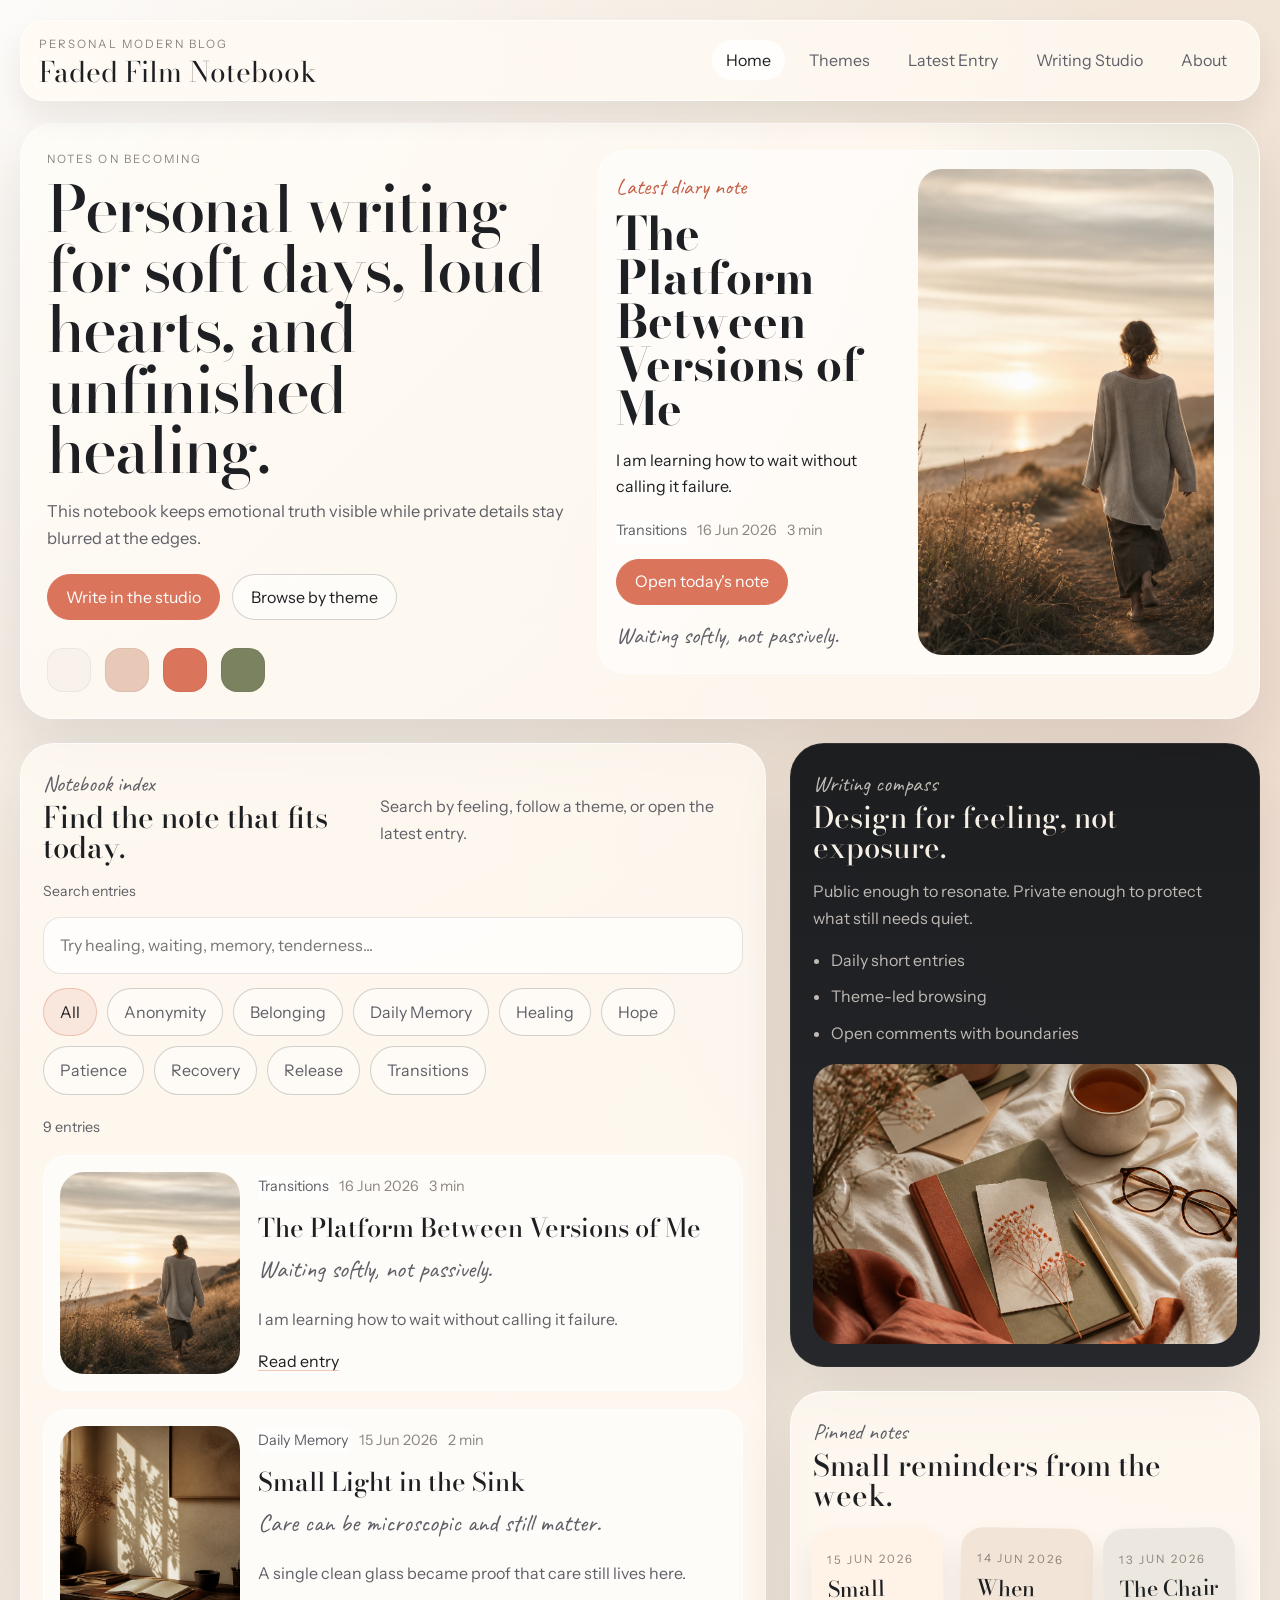
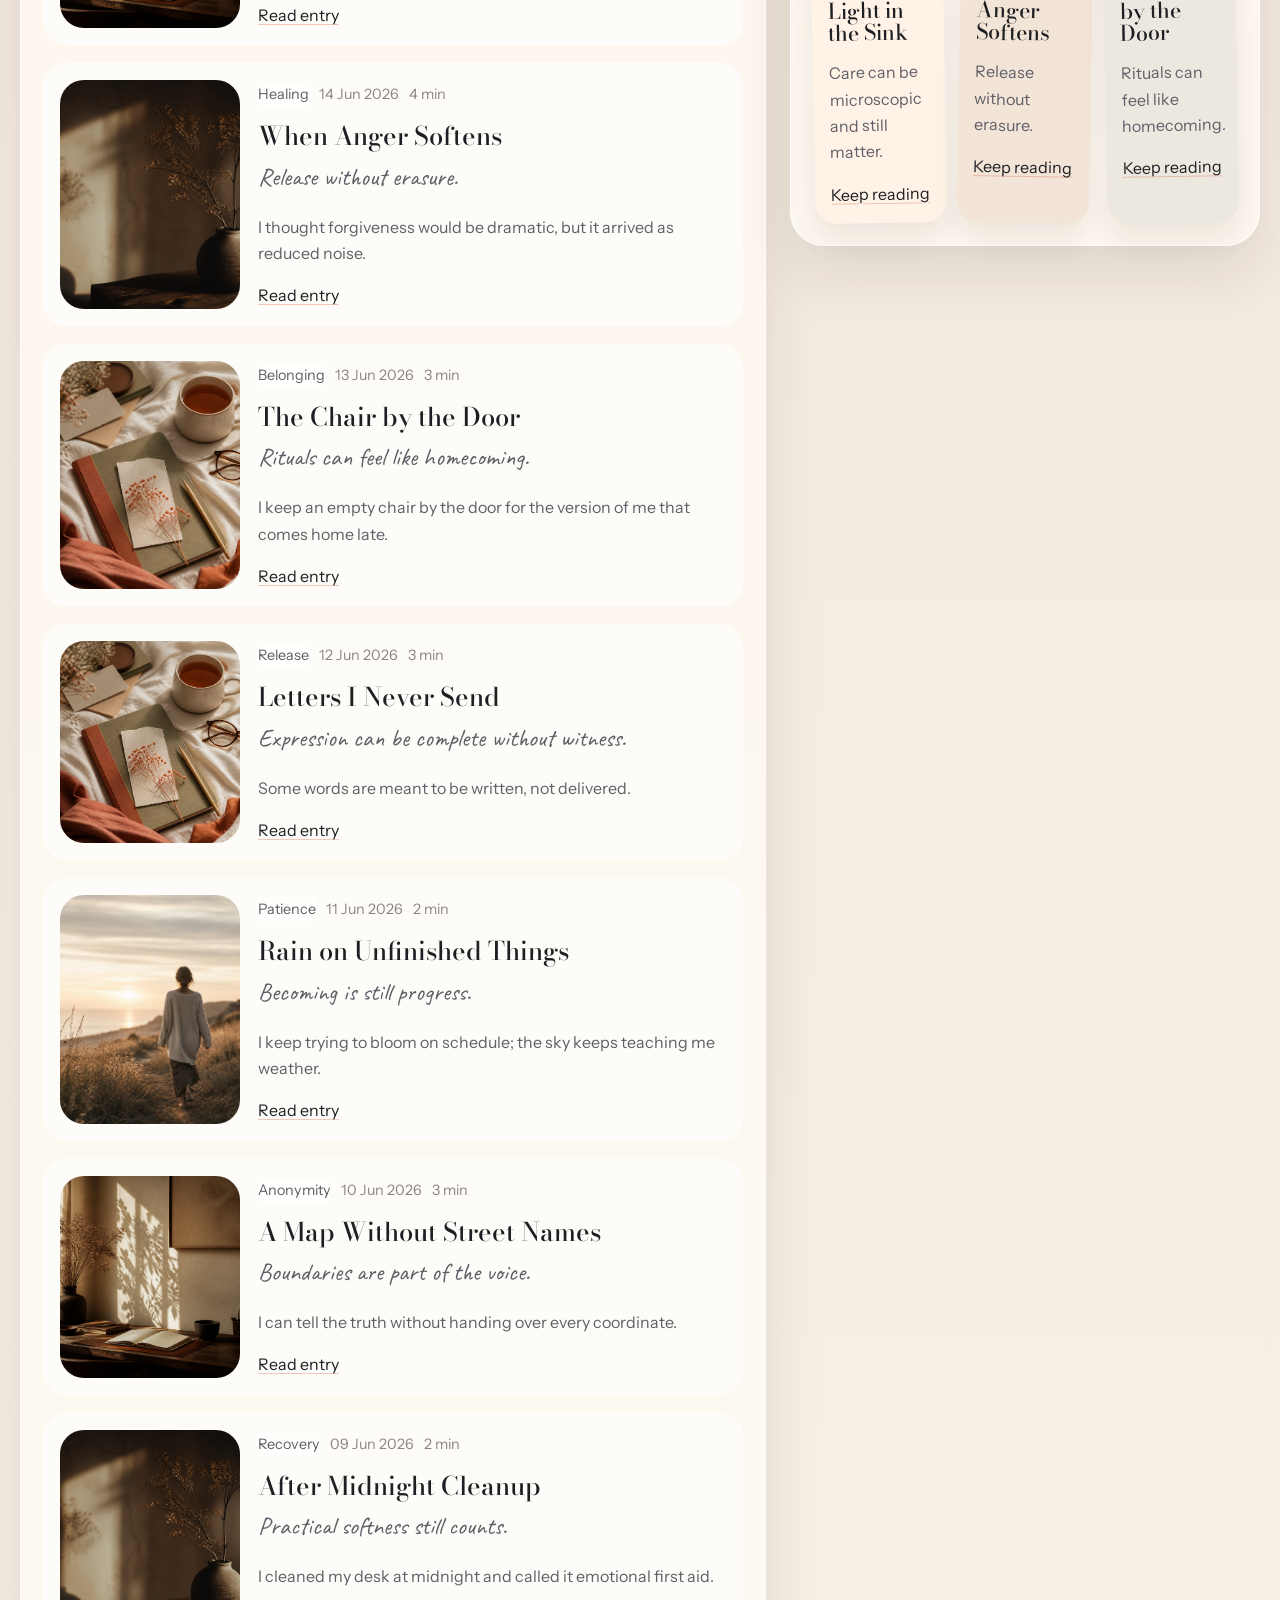
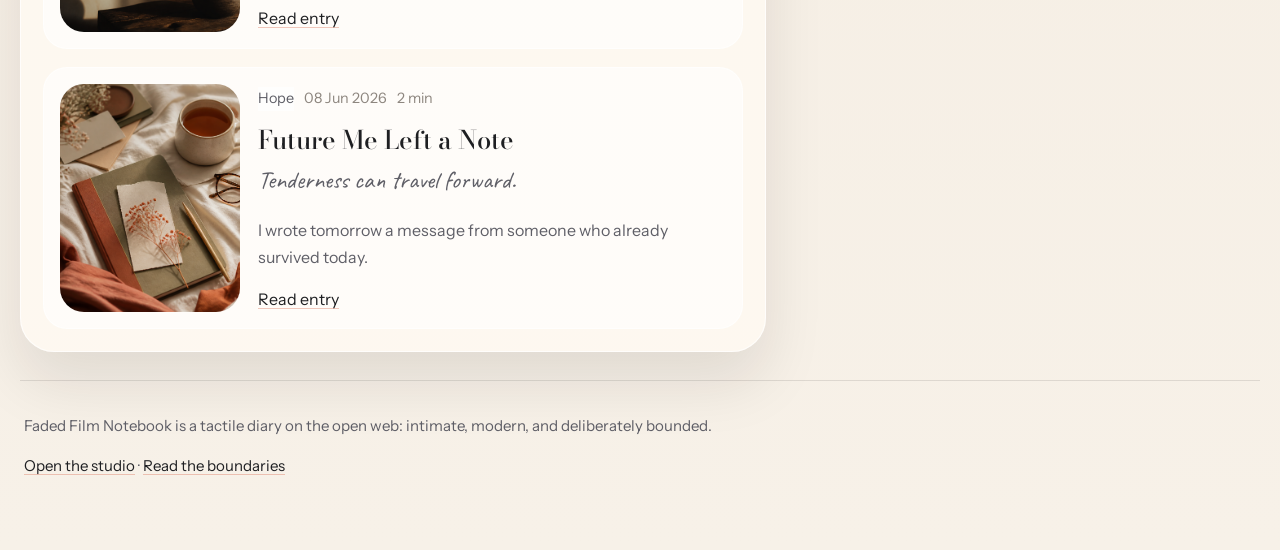
==== index.html @ 05ecb51d "Initial site commit" ====
<!DOCTYPE html>
<html lang="en">
<head>
  <meta charset="UTF-8" />
  <meta name="viewport" content="width=device-width, initial-scale=1.0" />
  <title>Faded Film Notebook | Tactile Digital Diary</title>
  <meta
    name="description"
    content="A personal, modern blog with tactile diary styling, reflective writing, and theme-based navigation."
  />
  <meta name="robots" content="index,follow" />
  <link rel="preconnect" href="https://fonts.googleapis.com" />
  <link rel="preconnect" href="https://fonts.gstatic.com" crossorigin />
  <link
    href="https://fonts.googleapis.com/css2?family=Bodoni+Moda:opsz,wght@6..96,400;6..96,500;6..96,700&family=Caveat:wght@500;700&family=Instrument+Sans:wght@400;500;600;700&display=swap"
    rel="stylesheet"
  />
  <link rel="icon" href="favicon.svg" type="image/svg+xml" />
  <link rel="manifest" href="manifest.webmanifest" />
  <link rel="stylesheet" href="styles.css" />
</head>
<body data-page="home">
  <main class="site-shell">
    <nav class="site-nav" aria-label="Primary">
      <div class="brand-block">
        <p class="brand-subtitle">Personal Modern Blog</p>
        <a class="brand-title" href="index.html">Faded Film Notebook</a>
      </div>
      <button id="navToggle" class="nav-toggle" type="button" aria-expanded="false" aria-controls="navMenu">
        Menu
      </button>
      <ul id="navMenu" class="nav-links">
        <li><a data-nav="home" href="index.html">Home</a></li>
        <li><a data-nav="archive" href="archive.html">Themes</a></li>
        <li><a data-nav="post" href="post.html">Latest Entry</a></li>
        <li><a data-nav="studio" href="studio.html">Writing Studio</a></li>
        <li><a data-nav="about" href="about.html">About</a></li>
      </ul>
    </nav>

    <header class="hero-card hero-home">
      <div class="hero-copy">
        <p class="hero-kicker">Notes on becoming</p>
        <h1>Personal writing for soft days, loud hearts, and unfinished healing.</h1>
        <p class="hero-text">
          This notebook keeps emotional truth visible while private details stay blurred at the edges.
        </p>
        <div class="hero-actions">
          <a class="button-link accent" href="studio.html">Write in the studio</a>
          <a class="button-link" href="archive.html">Browse by theme</a>
        </div>
        <div class="hero-swatches" aria-hidden="true">
          <span></span><span></span><span></span><span></span>
        </div>
      </div>
      <div id="featuredEntry" class="hero-featured" aria-live="polite"></div>
    </header>

    <section class="layout-grid home-grid">
      <article class="panel panel-main">
        <div class="section-heading">
          <div>
            <p class="eyebrow-note">Notebook index</p>
            <h2>Find the note that fits today.</h2>
          </div>
          <p class="section-copy">Search by feeling, follow a theme, or open the latest entry.</p>
        </div>

        <div class="toolbar">
          <label for="searchInput">Search entries</label>
          <input
            id="searchInput"
            type="search"
            placeholder="Try healing, waiting, memory, tenderness..."
            autocomplete="off"
          />
          <div id="themeFilters" class="tag-filters" aria-label="Filter entries by theme"></div>
        </div>

        <p id="resultsCount" class="meta-line"></p>
        <div id="entriesList" class="entry-list" aria-live="polite"></div>
      </article>

      <aside class="stack-column">
        <article class="panel panel-ink compass-panel">
          <p class="eyebrow-note">Writing compass</p>
          <h2>Design for feeling, not exposure.</h2>
          <p>
            Public enough to resonate. Private enough to protect what still needs quiet.
          </p>
          <ul class="compact-list">
            <li>Daily short entries</li>
            <li>Theme-led browsing</li>
            <li>Open comments with boundaries</li>
          </ul>
          <img src="assets/images/notebook-tea.png" alt="Notebook, tea, and glasses on cream bedding." />
        </article>

        <article class="panel notes-panel">
          <div class="section-heading">
            <div>
              <p class="eyebrow-note">Pinned notes</p>
              <h2>Small reminders from the week.</h2>
            </div>
          </div>
          <div id="noteStream" class="note-stream" aria-live="polite"></div>
        </article>
      </aside>
    </section>

    <footer class="site-footer">
      <p>Faded Film Notebook is a tactile diary on the open web: intimate, modern, and deliberately bounded.</p>
      <p>
        <a class="inline-link" href="studio.html">Open the studio</a>
        ·
        <a class="inline-link" href="about.html">Read the boundaries</a>
      </p>
    </footer>
  </main>

  <script src="posts-data.js"></script>
  <script src="app.js"></script>
</body>
</html>
---- styles.css ----
:root {
  --paper: #f7f1e8;
  --paper-deep: #efe2d3;
  --paper-strong: #fffaf3;
  --ink: #1e1f22;
  --ink-soft: #5f5f67;
  --ink-muted: #8d867f;
  --line: rgba(41, 35, 32, 0.12);
  --line-strong: rgba(41, 35, 32, 0.2);
  --shadow: 0 30px 60px rgba(34, 24, 18, 0.1);
  --shadow-soft: 0 16px 28px rgba(34, 24, 18, 0.08);
  --accent: #da755c;
  --accent-deep: #c65f48;
  --moss: #7b8260;
  --ink-panel: #17181b;
  --ink-panel-soft: #232427;
  --blue-note: #93a7bf;
  --radius-xl: 34px;
  --radius-lg: 26px;
  --radius-md: 18px;
  --radius-sm: 14px;
}

* {
  box-sizing: border-box;
}

html,
body {
  margin: 0;
  padding: 0;
}

body {
  min-height: 100vh;
  color: var(--ink);
  font-family: "Instrument Sans", sans-serif;
  line-height: 1.65;
  background:
    radial-gradient(circle at top left, rgba(255, 255, 255, 0.85), transparent 28%),
    radial-gradient(circle at right 20%, rgba(218, 117, 92, 0.09), transparent 24%),
    linear-gradient(180deg, rgba(239, 226, 211, 0.76), rgba(247, 241, 232, 0.95)),
    var(--paper);
}

img {
  display: block;
  max-width: 100%;
}

a {
  color: inherit;
}

.site-shell {
  width: min(1240px, calc(100vw - 32px));
  margin: 0 auto;
  padding: 20px 0 56px;
}

.site-nav {
  position: sticky;
  top: 12px;
  z-index: 30;
  display: flex;
  align-items: center;
  gap: 20px;
  justify-content: space-between;
  padding: 14px 18px;
  margin-bottom: 22px;
  border: 1px solid rgba(255, 255, 255, 0.75);
  border-radius: 24px;
  background: rgba(255, 250, 243, 0.8);
  backdrop-filter: blur(18px);
  box-shadow: var(--shadow-soft);
}

.brand-block {
  display: flex;
  flex-direction: column;
  min-width: 0;
}

.brand-subtitle,
.hero-kicker,
.eyebrow-note,
.note-date,
.mini-entry-date {
  color: var(--ink-muted);
  text-transform: uppercase;
  letter-spacing: 0.18em;
  font-size: 0.72rem;
}

.brand-subtitle {
  margin: 0 0 4px;
}

.brand-title {
  font-family: "Bodoni Moda", serif;
  font-size: clamp(1.3rem, 2.2vw, 1.8rem);
  line-height: 1;
  text-decoration: none;
}

.nav-toggle {
  display: none;
  border: 0;
  border-radius: 999px;
  background: var(--ink);
  color: #fff;
  padding: 10px 16px;
  font: inherit;
}

.nav-links {
  list-style: none;
  margin: 0;
  padding: 0;
  display: flex;
  align-items: center;
  gap: 10px;
  flex-wrap: wrap;
}

.nav-links a {
  text-decoration: none;
  padding: 10px 14px;
  border-radius: 999px;
  color: var(--ink-soft);
  transition: background-color 0.2s ease, color 0.2s ease, transform 0.2s ease;
}

.nav-links a:hover,
.nav-links a:focus-visible,
.nav-links a.is-active {
  background: rgba(255, 255, 255, 0.84);
  color: var(--ink);
  transform: translateY(-1px);
}

.hero-card,
.panel {
  border-radius: var(--radius-xl);
  border: 1px solid rgba(255, 255, 255, 0.72);
  background: rgba(255, 250, 243, 0.8);
  box-shadow: var(--shadow);
}

.hero-card {
  position: relative;
  overflow: hidden;
  margin-bottom: 24px;
  padding: 26px;
}

.hero-card::before {
  content: "";
  position: absolute;
  inset: 0;
  background:
    linear-gradient(135deg, rgba(255, 255, 255, 0.36), transparent 45%),
    radial-gradient(circle at top right, rgba(123, 130, 96, 0.12), transparent 25%);
  pointer-events: none;
}

.hero-home {
  display: grid;
  grid-template-columns: minmax(0, 0.95fr) minmax(0, 1.15fr);
  gap: 24px;
  align-items: stretch;
}

.hero-secondary {
  display: grid;
  grid-template-columns: minmax(0, 1fr) minmax(260px, 380px);
  gap: 24px;
  align-items: center;
}

.hero-secondary img {
  width: 100%;
  height: 100%;
  min-height: 260px;
  object-fit: cover;
  border-radius: 26px;
}

.hero-copy,
.hero-featured,
.hero-secondary > div {
  position: relative;
  z-index: 1;
}

.hero-kicker {
  margin: 0 0 10px;
}

.hero-card h1 {
  margin: 0;
  font-family: "Bodoni Moda", serif;
  font-weight: 500;
  font-size: clamp(2.3rem, 5vw, 5rem);
  line-height: 0.94;
  letter-spacing: -0.03em;
}

.hero-text,
.section-copy,
.panel p,
.entry-card p,
.mini-entry p,
.compact-list li,
.post-body p,
.comments-list p,
.prompt-card-mini p,
.draft-status {
  color: var(--ink-soft);
}

.hero-text {
  max-width: 40rem;
  margin: 18px 0 0;
  font-size: 1.03rem;
}

.hero-actions,
.featured-links,
.kpi-row,
.draft-actions {
  display: flex;
  flex-wrap: wrap;
  gap: 12px;
  align-items: center;
}

.hero-actions {
  margin-top: 22px;
}

.button-link {
  display: inline-flex;
  align-items: center;
  justify-content: center;
  min-height: 46px;
  padding: 0 18px;
  border-radius: 999px;
  border: 1px solid var(--line-strong);
  text-decoration: none;
  background: rgba(255, 255, 255, 0.6);
  transition: transform 0.2s ease, background-color 0.2s ease, border-color 0.2s ease;
}

.button-link.accent,
.draft-actions button:last-child,
.comment-form button,
.prompt-card-mini button {
  background: var(--accent);
  border-color: var(--accent);
  color: #fff;
}

.button-link:hover,
.button-link:focus-visible,
.draft-actions button:hover,
.draft-actions button:focus-visible,
.comment-form button:hover,
.comment-form button:focus-visible,
.prompt-card-mini button:hover,
.prompt-card-mini button:focus-visible,
.nav-toggle:hover,
.nav-toggle:focus-visible {
  transform: translateY(-1px);
}

.hero-swatches {
  display: flex;
  gap: 14px;
  margin-top: 28px;
}

.hero-swatches span {
  width: 44px;
  height: 44px;
  border-radius: 16px;
  box-shadow: inset 0 0 0 1px rgba(0, 0, 0, 0.05);
}

.hero-swatches span:nth-child(1) {
  background: #f8f2eb;
}

.hero-swatches span:nth-child(2) {
  background: #e8c8b7;
}

.hero-swatches span:nth-child(3) {
  background: #da755c;
}

.hero-swatches span:nth-child(4) {
  background: #7b8260;
}

.featured-entry {
  display: grid;
  grid-template-columns: minmax(0, 0.88fr) minmax(260px, 0.92fr);
  gap: 20px;
  padding: 18px;
  border-radius: 28px;
  background: rgba(255, 255, 255, 0.55);
  border: 1px solid rgba(255, 255, 255, 0.65);
}

.featured-entry-copy {
  align-self: center;
}

.featured-entry-copy h2 {
  margin: 6px 0 10px;
  font-family: "Bodoni Moda", serif;
  font-size: clamp(2rem, 3.6vw, 3.7rem);
  line-height: 0.95;
}

.eyebrow-note {
  margin: 0;
  font-family: "Caveat", cursive;
  font-size: 1.4rem;
  text-transform: none;
  letter-spacing: 0;
  color: var(--accent-deep);
}

.scribble-line {
  font-family: "Caveat", cursive;
  font-size: 1.45rem;
  color: var(--ink-soft);
}

.featured-entry-media img,
.entry-card-media img,
.post-hero-media img,
.post-side-visual img,
.compass-panel img {
  width: 100%;
  height: 100%;
  object-fit: cover;
}

.featured-entry-media {
  min-height: 360px;
}

.featured-entry-media img,
.entry-card-media img,
.post-hero-media img,
.post-side-visual img,
.compass-panel img {
  border-radius: 24px;
}

.layout-grid {
  display: grid;
  gap: 24px;
}

.home-grid {
  grid-template-columns: minmax(0, 1.3fr) minmax(320px, 0.82fr);
  align-items: start;
}

.archive-grid {
  grid-template-columns: minmax(300px, 0.8fr) minmax(0, 1.35fr);
  align-items: start;
}

.post-layout {
  display: grid;
  gap: 24px;
  grid-template-columns: minmax(0, 1.25fr) minmax(320px, 0.72fr);
  align-items: start;
}

.studio-layout {
  display: grid;
  gap: 24px;
  grid-template-columns: minmax(0, 1.18fr) minmax(320px, 0.82fr);
  align-items: start;
}

.stack-column {
  display: grid;
  gap: 24px;
}

.panel {
  position: relative;
  padding: 22px;
}

.panel-ink,
.comments-panel {
  background: linear-gradient(180deg, rgba(24, 25, 28, 0.98), rgba(34, 35, 38, 0.98));
  color: #f4eee5;
  border-color: rgba(255, 255, 255, 0.06);
}

.panel-ink p,
.panel-ink li,
.comments-panel p,
.comments-panel .section-copy,
.comments-panel .eyebrow-note {
  color: rgba(244, 238, 229, 0.75);
}

.section-heading {
  display: flex;
  gap: 18px;
  justify-content: space-between;
  align-items: end;
  margin-bottom: 18px;
}

.section-heading h2,
.panel h2,
.panel h3 {
  margin: 0;
  font-family: "Bodoni Moda", serif;
  font-weight: 500;
  line-height: 1;
}

.section-heading h2,
.panel h2 {
  font-size: clamp(1.5rem, 2.3vw, 2.35rem);
}

.toolbar {
  display: grid;
  gap: 14px;
  margin-bottom: 18px;
}

.toolbar label,
.draft-toolbar label,
.comment-form label {
  font-size: 0.88rem;
  color: var(--ink-soft);
}

.toolbar input,
.draft-toolbar input,
.draft-toolbar select,
.draft-editor,
.comment-form input,
.comment-form textarea {
  width: 100%;
  border: 1px solid rgba(45, 39, 36, 0.12);
  border-radius: 18px;
  background: rgba(255, 255, 255, 0.72);
  padding: 14px 16px;
  color: var(--ink);
  font: inherit;
  box-shadow: inset 0 1px 0 rgba(255, 255, 255, 0.45);
}

.toolbar input:focus-visible,
.draft-toolbar input:focus-visible,
.draft-toolbar select:focus-visible,
.draft-editor:focus-visible,
.comment-form input:focus-visible,
.comment-form textarea:focus-visible {
  outline: 2px solid rgba(218, 117, 92, 0.3);
  outline-offset: 1px;
}

.tag-filters {
  display: flex;
  flex-wrap: wrap;
  gap: 10px;
}

.tag-filter,
.meta-pill,
.draft-actions button,
.comment-form button,
.prompt-card-mini button {
  border-radius: 999px;
  border: 1px solid var(--line-strong);
  padding: 10px 16px;
  font: inherit;
}

.tag-filter {
  background: rgba(255, 255, 255, 0.5);
  color: var(--ink-soft);
  cursor: pointer;
}

.tag-filter:hover,
.tag-filter:focus-visible,
.tag-filter.is-active {
  background: rgba(218, 117, 92, 0.12);
  border-color: rgba(218, 117, 92, 0.35);
  color: var(--ink);
}

.meta-line {
  display: inline-flex;
  flex-wrap: wrap;
  gap: 10px;
  align-items: center;
  margin: 0 0 16px;
  color: var(--ink-muted);
  font-size: 0.9rem;
}

.tag,
.meta-pill {
  display: inline-flex;
  align-items: center;
  gap: 6px;
  background: rgba(255, 255, 255, 0.7);
  color: var(--ink-soft);
}

.panel-ink .tag,
.panel-ink .meta-pill,
.comments-panel .tag {
  background: rgba(255, 255, 255, 0.06);
  color: rgba(255, 255, 255, 0.82);
  border-color: rgba(255, 255, 255, 0.1);
}

.entry-list {
  display: grid;
  gap: 18px;
}

.entry-card {
  display: grid;
  grid-template-columns: 180px minmax(0, 1fr);
  gap: 18px;
  padding: 16px;
  border-radius: 24px;
  background: rgba(255, 255, 255, 0.58);
  border: 1px solid rgba(255, 255, 255, 0.62);
  transition: transform 0.2s ease, box-shadow 0.2s ease;
}

.entry-card:hover {
  transform: translateY(-2px);
  box-shadow: var(--shadow-soft);
}

.entry-card-media {
  min-height: 168px;
}

.entry-card-media,
.entry-link,
.mini-entry {
  text-decoration: none;
}

.entry-card-body h3 {
  margin: 0 0 8px;
  font-family: "Bodoni Moda", serif;
  font-size: clamp(1.5rem, 2vw, 2rem);
  line-height: 1;
}

.entry-mood {
  margin: 0 0 8px;
  font-family: "Caveat", cursive;
  font-size: 1.55rem;
  color: var(--accent-deep);
}

.entry-link,
.inline-link {
  color: var(--ink);
  text-decoration: underline;
  text-decoration-color: rgba(218, 117, 92, 0.4);
  text-underline-offset: 3px;
}

.compass-panel img {
  margin-top: 18px;
  max-height: 280px;
}

.compact-list,
.timeline-list {
  margin: 0;
  padding-left: 18px;
}

.compact-list li,
.timeline-list li {
  margin-bottom: 10px;
}

.note-stream {
  display: grid;
  grid-template-columns: repeat(3, minmax(0, 1fr));
  gap: 14px;
}

.note-card {
  min-height: 182px;
  padding: 16px;
  border-radius: 22px;
  box-shadow: var(--shadow-soft);
  transform: rotate(-1deg);
}

.note-card:nth-child(even) {
  transform: rotate(1deg);
}

.note-card h3 {
  margin: 8px 0 10px;
  font-size: 1.35rem;
}

.note-tone-1 {
  background: #fff3e8;
}

.note-tone-2 {
  background: #f2e4d7;
}

.note-tone-3 {
  background: #ece8df;
}

.archive-group {
  padding-top: 18px;
  border-top: 1px solid var(--line);
}

.archive-group:first-child {
  padding-top: 0;
  border-top: 0;
}

.archive-group-header {
  margin-bottom: 18px;
}

.archive-group-header h3 {
  margin-bottom: 6px;
}

.mini-entry-stack {
  display: grid;
  gap: 14px;
}

.mini-entry {
  display: grid;
  grid-template-columns: 88px minmax(0, 1fr);
  gap: 12px;
  padding: 10px;
  border-radius: 20px;
  background: rgba(255, 255, 255, 0.5);
}

.mini-entry img {
  width: 88px;
  height: 88px;
  object-fit: cover;
  border-radius: 16px;
}

.mini-entry strong {
  display: block;
  margin: 3px 0 4px;
  font-family: "Bodoni Moda", serif;
  font-size: 1.05rem;
  line-height: 1.1;
}

.post-panel {
  overflow: hidden;
}

.post-hero-media {
  margin: -22px -22px 18px;
}

.post-hero-media img {
  max-height: 440px;
}

.post-header h1 {
  margin: 8px 0 10px;
  font-family: "Bodoni Moda", serif;
  font-size: clamp(2.5rem, 4vw, 4.7rem);
  line-height: 0.95;
}

.post-mood {
  margin-bottom: 12px;
}

.post-body {
  font-size: 1.02rem;
}

.pull-quote {
  margin: 28px 0;
  padding: 18px 22px;
  border-left: 3px solid rgba(218, 117, 92, 0.4);
  border-radius: 0 18px 18px 0;
  background: rgba(255, 255, 255, 0.55);
  font-family: "Bodoni Moda", serif;
  font-size: 1.55rem;
  line-height: 1.2;
}

.divider {
  border: 0;
  border-top: 1px solid var(--line);
  margin: 22px 0;
}

.post-side-visual {
  overflow: hidden;
  padding: 0;
}

.sidebar-note {
  padding: 18px 20px 20px;
}

.sidebar-note span {
  display: block;
  margin-bottom: 8px;
  font-family: "Caveat", cursive;
  font-size: 1.4rem;
  color: rgba(255, 255, 255, 0.76);
}

.post-nav-grid {
  display: grid;
  gap: 12px;
}

.nav-card {
  display: block;
  padding: 14px 16px;
  border-radius: 18px;
  background: rgba(255, 255, 255, 0.55);
  text-decoration: none;
}

.nav-card span {
  display: block;
  margin-bottom: 6px;
  color: var(--ink-muted);
  font-size: 0.82rem;
  text-transform: uppercase;
  letter-spacing: 0.12em;
}

.nav-card strong {
  font-family: "Bodoni Moda", serif;
  font-size: 1.08rem;
}

.nav-card.is-empty {
  min-height: 1px;
  background: transparent;
  padding: 0;
}

.comments-panel {
  margin-top: 24px;
}

.comment-form {
  display: grid;
  gap: 12px;
}

.comment-form button,
.draft-actions button,
.prompt-card-mini button {
  cursor: pointer;
}

.comments-list {
  list-style: none;
  margin: 20px 0 0;
  padding: 0;
  display: grid;
  gap: 12px;
}

.comments-list li {
  padding: 16px 18px;
  border-radius: 20px;
  background: rgba(255, 255, 255, 0.06);
}

.comment-meta {
  display: flex;
  justify-content: space-between;
  gap: 12px;
  color: rgba(255, 255, 255, 0.7);
  font-size: 0.9rem;
}

.draft-toolbar {
  display: grid;
  grid-template-columns: minmax(0, 1fr) minmax(180px, 0.42fr);
  gap: 14px;
  margin-bottom: 14px;
}

.draft-editor {
  min-height: 380px;
  resize: vertical;
}

.draft-actions {
  margin-top: 18px;
}

.panel-preview {
  background:
    linear-gradient(180deg, rgba(255, 255, 255, 0.72), rgba(255, 250, 243, 0.88)),
    rgba(255, 250, 243, 0.75);
}

.preview-note {
  min-height: 280px;
  padding: 22px;
  border-radius: 24px;
  background: rgba(255, 255, 255, 0.7);
  box-shadow: var(--shadow-soft);
}

.preview-note h2 {
  margin: 12px 0 14px;
  font-size: clamp(2rem, 3vw, 3rem);
}

.preview-note p {
  white-space: pre-line;
}

.prompt-list {
  display: grid;
  gap: 12px;
}

.prompt-card-mini {
  padding: 16px;
  border-radius: 20px;
  background: rgba(255, 255, 255, 0.56);
}

.prompt-card-mini button {
  margin-top: 10px;
}

.info-grid {
  display: grid;
  gap: 24px;
  grid-template-columns: repeat(2, minmax(0, 1fr));
  margin-bottom: 24px;
}

.empty-state {
  padding: 18px;
  border-radius: 18px;
  border: 1px dashed rgba(45, 39, 36, 0.2);
  color: var(--ink-soft);
  background: rgba(255, 255, 255, 0.46);
}

.site-footer {
  margin-top: 28px;
  padding: 18px 4px 0;
  border-top: 1px solid rgba(41, 35, 32, 0.12);
  color: var(--ink-soft);
  font-size: 0.94rem;
}

@media (max-width: 1100px) {
  .hero-home,
  .home-grid,
  .archive-grid,
  .post-layout,
  .studio-layout,
  .info-grid,
  .hero-secondary {
    grid-template-columns: 1fr;
  }

  .note-stream {
    grid-template-columns: 1fr;
  }
}

@media (max-width: 780px) {
  .site-shell {
    width: min(100vw - 20px, 1240px);
    padding-top: 12px;
  }

  .site-nav {
    align-items: flex-start;
    flex-wrap: wrap;
  }

  .nav-toggle {
    display: inline-flex;
  }

  .nav-links {
    display: none;
    width: 100%;
    flex-direction: column;
    align-items: stretch;
    gap: 6px;
    padding-top: 8px;
  }

  .nav-links.is-open {
    display: flex;
  }

  .featured-entry,
  .entry-card,
  .draft-toolbar,
  .mini-entry {
    grid-template-columns: 1fr;
  }

  .entry-card-media {
    min-height: 230px;
  }

  .section-heading,
  .comment-meta {
    flex-direction: column;
    align-items: flex-start;
  }

  .hero-card,
  .panel {
    padding: 18px;
  }

  .post-hero-media {
    margin: -18px -18px 18px;
  }
}
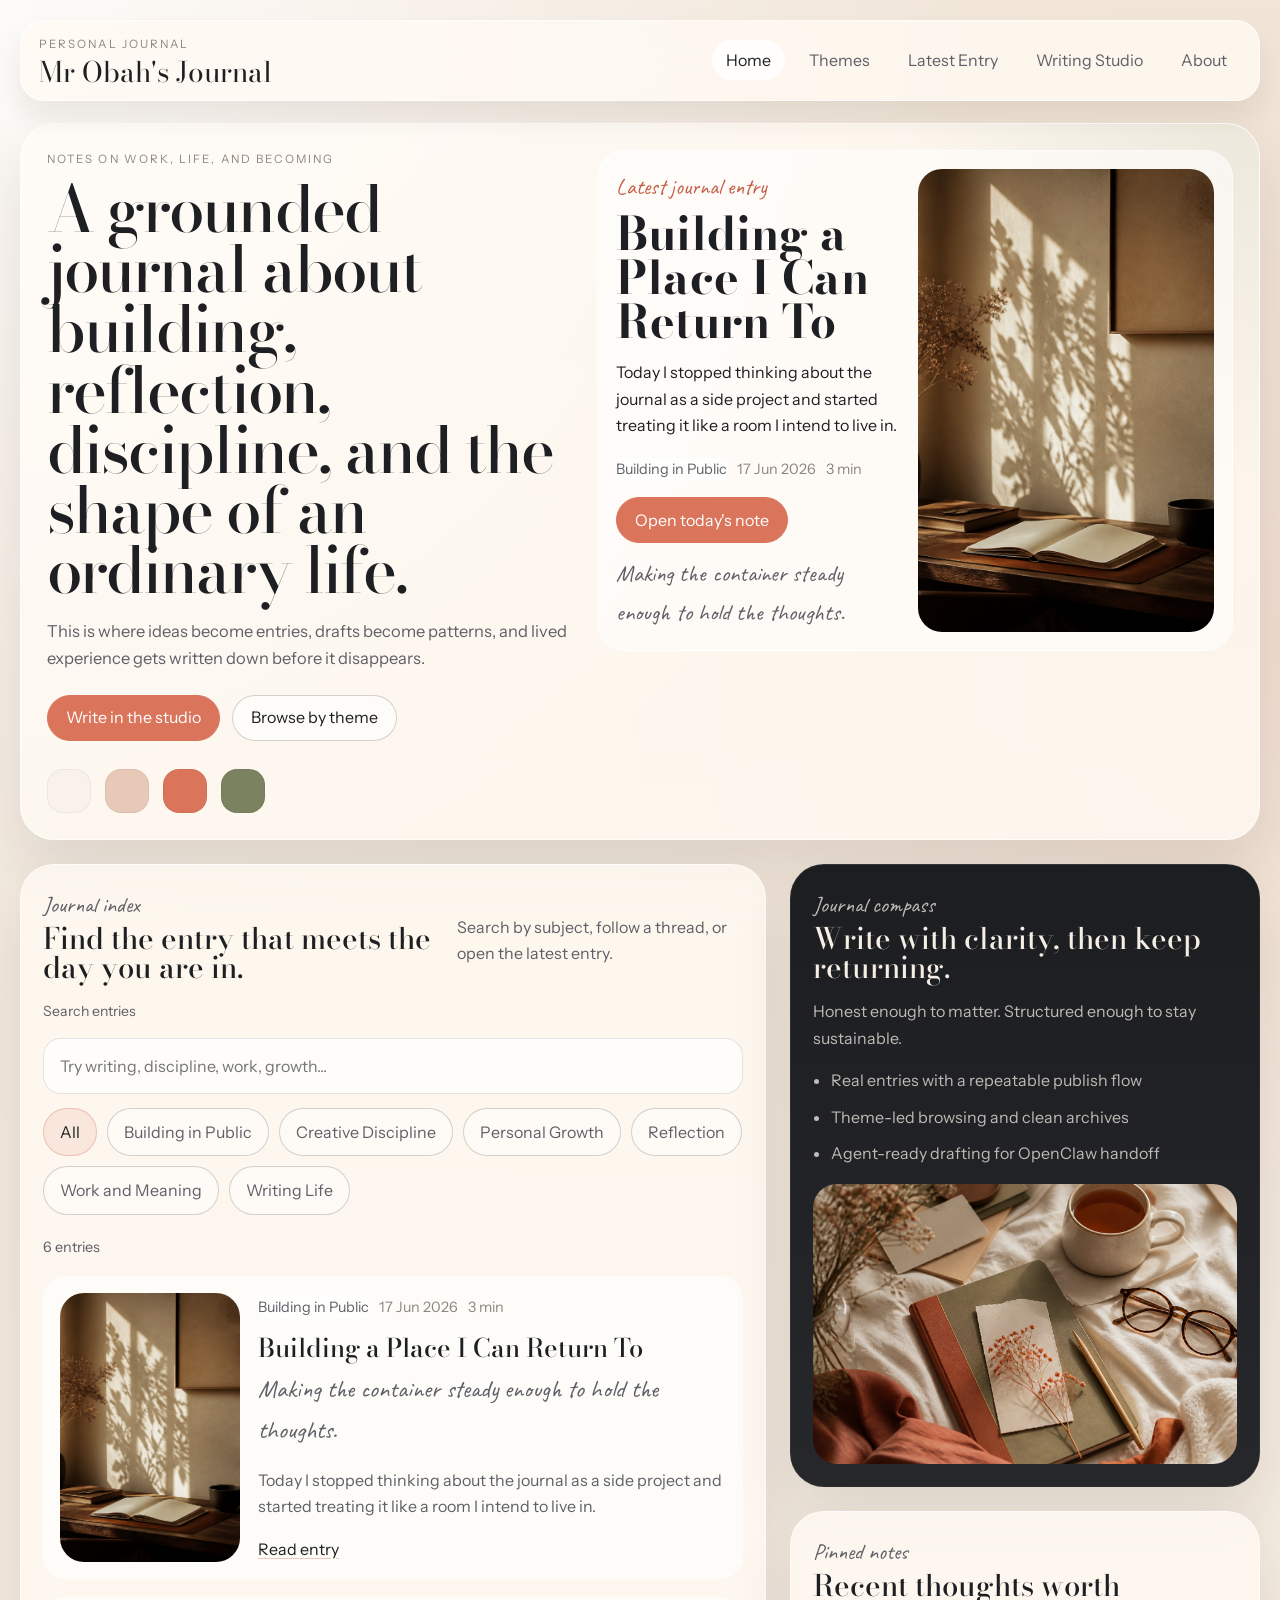
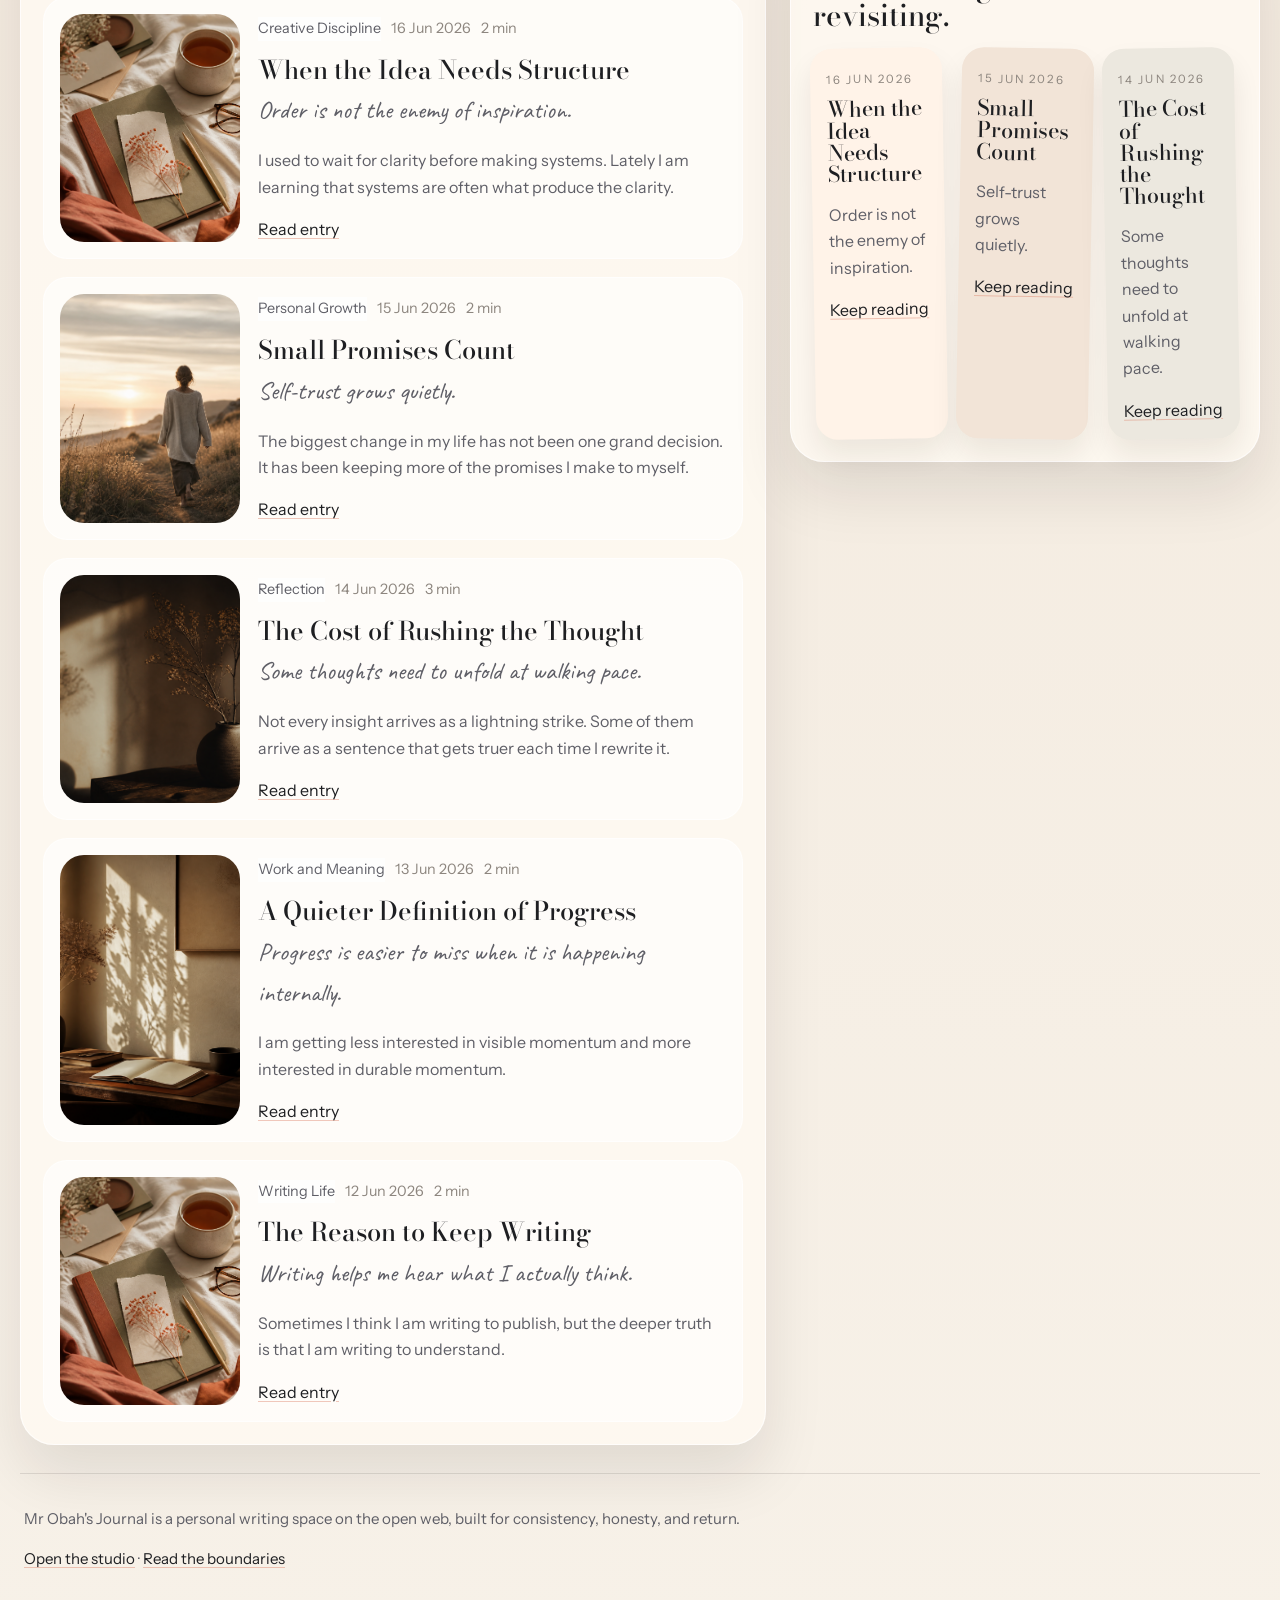
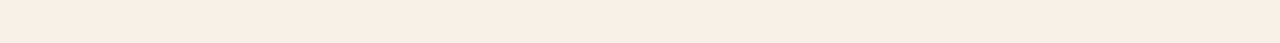
==== commit a43eb8e0: "Rebrand site and add OpenClaw publish flow" ====
--- a/index.html
+++ b/index.html
@@ -3,10 +3,10 @@
 <head>
   <meta charset="UTF-8" />
   <meta name="viewport" content="width=device-width, initial-scale=1.0" />
-  <title>Faded Film Notebook | Tactile Digital Diary</title>
+  <title>Mr Obah's Journal | Notes on Work, Life, and Becoming</title>
   <meta
     name="description"
-    content="A personal, modern blog with tactile diary styling, reflective writing, and theme-based navigation."
+    content="A reflective personal journal by Mr Obah, with grounded writing on work, life, discipline, and becoming."
   />
   <meta name="robots" content="index,follow" />
   <link rel="preconnect" href="https://fonts.googleapis.com" />
@@ -23,8 +23,8 @@
   <main class="site-shell">
     <nav class="site-nav" aria-label="Primary">
       <div class="brand-block">
-        <p class="brand-subtitle">Personal Modern Blog</p>
-        <a class="brand-title" href="index.html">Faded Film Notebook</a>
+        <p class="brand-subtitle">Personal Journal</p>
+        <a class="brand-title" href="index.html">Mr Obah's Journal</a>
       </div>
       <button id="navToggle" class="nav-toggle" type="button" aria-expanded="false" aria-controls="navMenu">
         Menu
@@ -40,10 +40,10 @@
 
     <header class="hero-card hero-home">
       <div class="hero-copy">
-        <p class="hero-kicker">Notes on becoming</p>
-        <h1>Personal writing for soft days, loud hearts, and unfinished healing.</h1>
+        <p class="hero-kicker">Notes on work, life, and becoming</p>
+        <h1>A grounded journal about building, reflection, discipline, and the shape of an ordinary life.</h1>
         <p class="hero-text">
-          This notebook keeps emotional truth visible while private details stay blurred at the edges.
+          This is where ideas become entries, drafts become patterns, and lived experience gets written down before it disappears.
         </p>
         <div class="hero-actions">
           <a class="button-link accent" href="studio.html">Write in the studio</a>
@@ -60,10 +60,10 @@
       <article class="panel panel-main">
         <div class="section-heading">
           <div>
-            <p class="eyebrow-note">Notebook index</p>
-            <h2>Find the note that fits today.</h2>
+            <p class="eyebrow-note">Journal index</p>
+            <h2>Find the entry that meets the day you are in.</h2>
           </div>
-          <p class="section-copy">Search by feeling, follow a theme, or open the latest entry.</p>
+          <p class="section-copy">Search by subject, follow a thread, or open the latest entry.</p>
         </div>
 
         <div class="toolbar">
@@ -71,7 +71,7 @@
           <input
             id="searchInput"
             type="search"
-            placeholder="Try healing, waiting, memory, tenderness..."
+            placeholder="Try writing, discipline, work, growth..."
             autocomplete="off"
           />
           <div id="themeFilters" class="tag-filters" aria-label="Filter entries by theme"></div>
@@ -83,15 +83,15 @@
 
       <aside class="stack-column">
         <article class="panel panel-ink compass-panel">
-          <p class="eyebrow-note">Writing compass</p>
-          <h2>Design for feeling, not exposure.</h2>
+          <p class="eyebrow-note">Journal compass</p>
+          <h2>Write with clarity, then keep returning.</h2>
           <p>
-            Public enough to resonate. Private enough to protect what still needs quiet.
+            Honest enough to matter. Structured enough to stay sustainable.
           </p>
           <ul class="compact-list">
-            <li>Daily short entries</li>
-            <li>Theme-led browsing</li>
-            <li>Open comments with boundaries</li>
+            <li>Real entries with a repeatable publish flow</li>
+            <li>Theme-led browsing and clean archives</li>
+            <li>Agent-ready drafting for OpenClaw handoff</li>
           </ul>
           <img src="assets/images/notebook-tea.png" alt="Notebook, tea, and glasses on cream bedding." />
         </article>
@@ -100,7 +100,7 @@
           <div class="section-heading">
             <div>
               <p class="eyebrow-note">Pinned notes</p>
-              <h2>Small reminders from the week.</h2>
+              <h2>Recent thoughts worth revisiting.</h2>
             </div>
           </div>
           <div id="noteStream" class="note-stream" aria-live="polite"></div>
@@ -109,7 +109,7 @@
     </section>
 
     <footer class="site-footer">
-      <p>Faded Film Notebook is a tactile diary on the open web: intimate, modern, and deliberately bounded.</p>
+      <p>Mr Obah's Journal is a personal writing space on the open web, built for consistency, honesty, and return.</p>
       <p>
         <a class="inline-link" href="studio.html">Open the studio</a>
         ·
--- a/styles.css
+++ b/styles.css
@@ -860,6 +860,19 @@
   gap: 12px;
 }
 
+.code-block {
+  margin: 12px 0 0;
+  padding: 14px 16px;
+  border-radius: 18px;
+  background: rgba(23, 24, 27, 0.94);
+  color: #f4eee5;
+  overflow-x: auto;
+  white-space: pre-wrap;
+  word-break: break-word;
+  font-size: 0.88rem;
+  line-height: 1.55;
+}
+
 .prompt-card-mini {
   padding: 16px;
   border-radius: 20px;
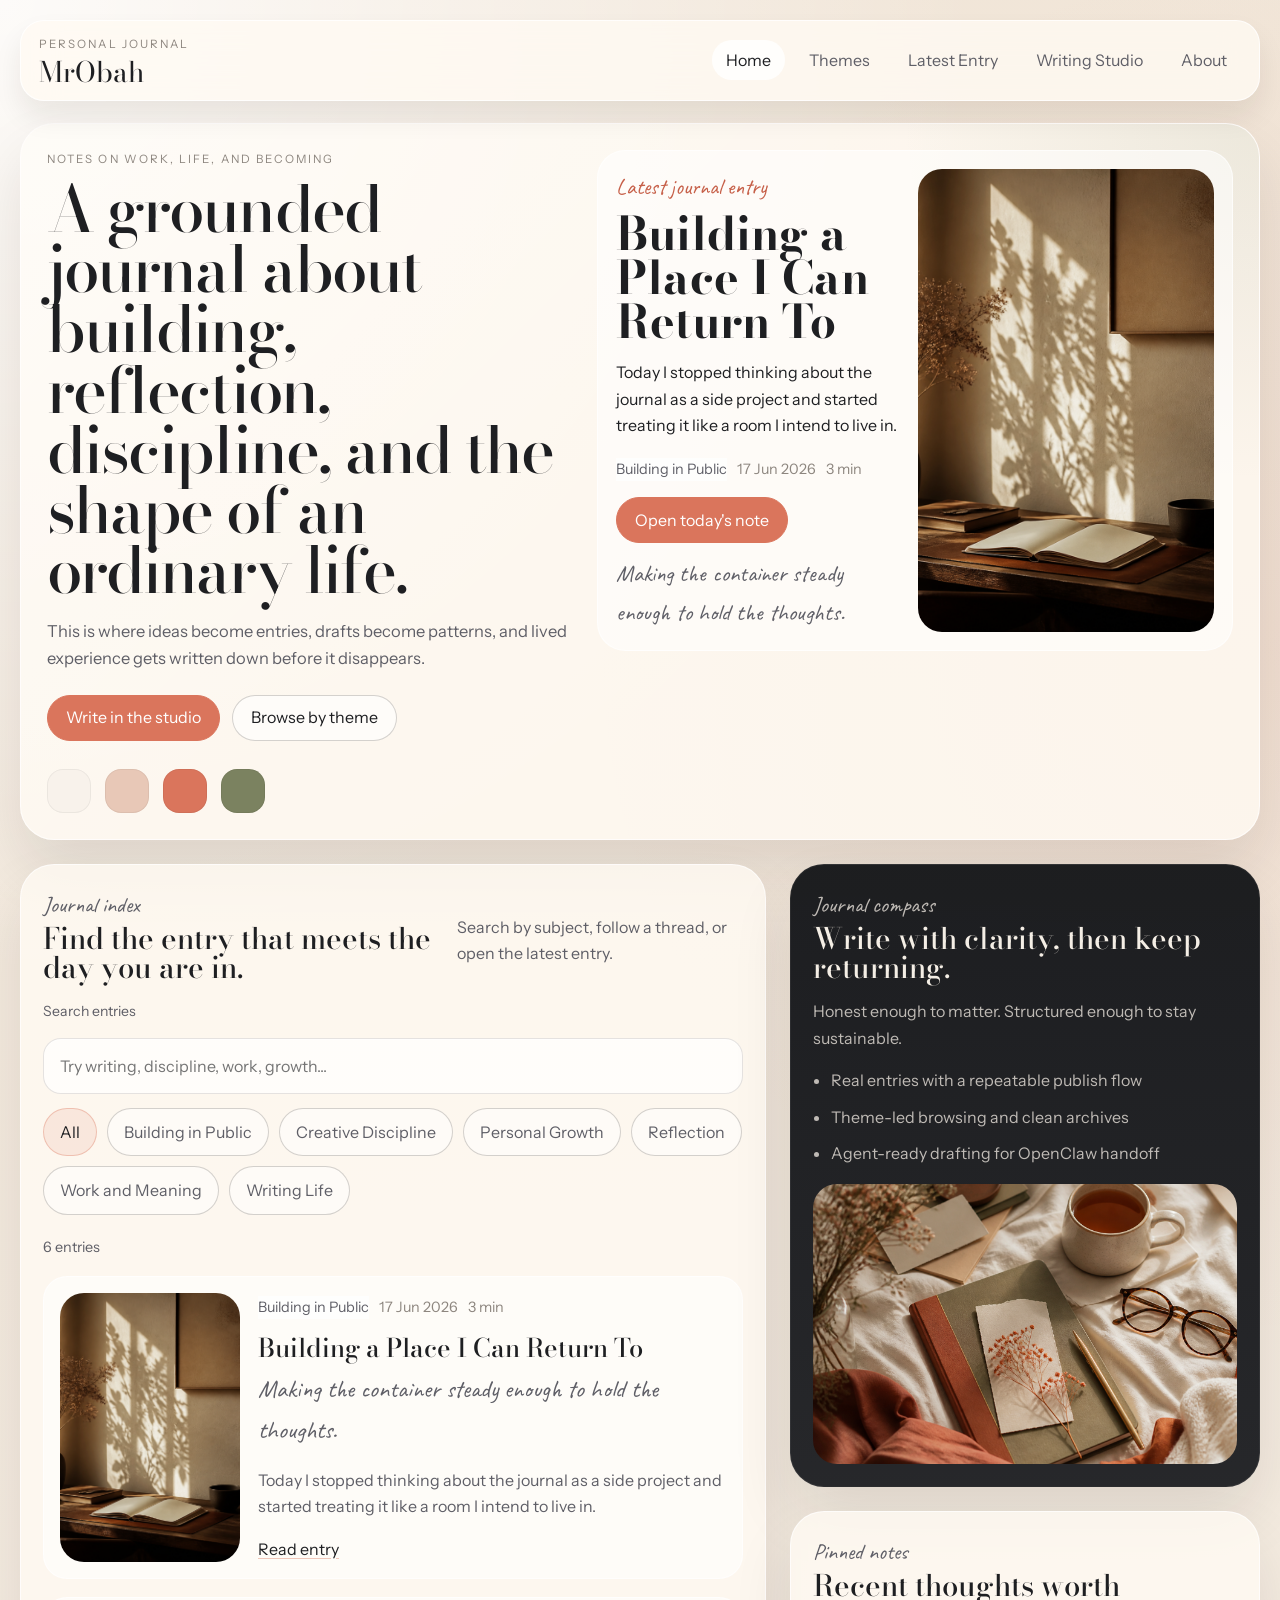
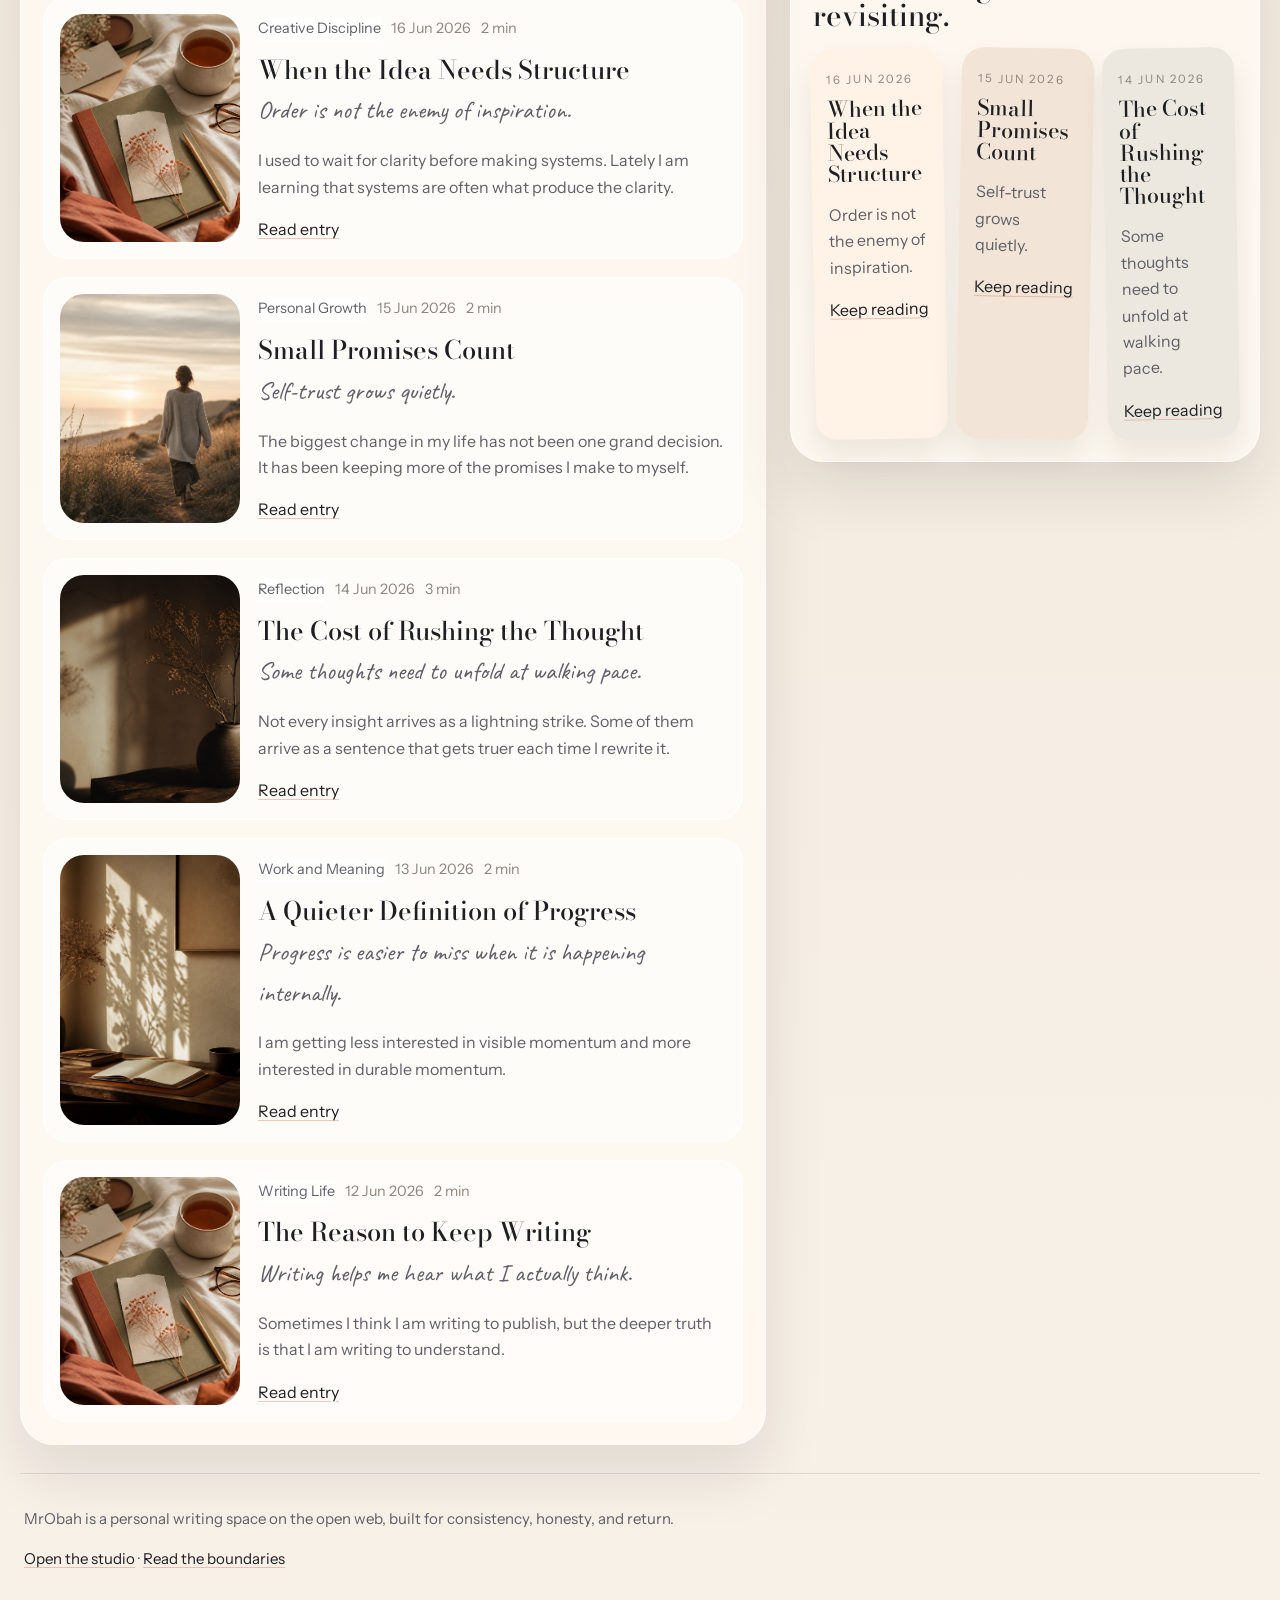
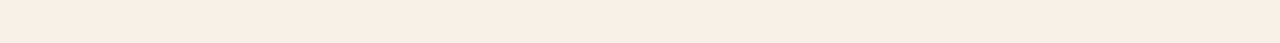
==== commit 465176c9: "Rename site to MrObah" ====
--- a/index.html
+++ b/index.html
@@ -3,10 +3,10 @@
 <head>
   <meta charset="UTF-8" />
   <meta name="viewport" content="width=device-width, initial-scale=1.0" />
-  <title>Mr Obah's Journal | Notes on Work, Life, and Becoming</title>
+  <title>MrObah | Notes on Work, Life, and Becoming</title>
   <meta
     name="description"
-    content="A reflective personal journal by Mr Obah, with grounded writing on work, life, discipline, and becoming."
+    content="A reflective personal journal by MrObah, with grounded writing on work, life, discipline, and becoming."
   />
   <meta name="robots" content="index,follow" />
   <link rel="preconnect" href="https://fonts.googleapis.com" />
@@ -24,7 +24,7 @@
     <nav class="site-nav" aria-label="Primary">
       <div class="brand-block">
         <p class="brand-subtitle">Personal Journal</p>
-        <a class="brand-title" href="index.html">Mr Obah's Journal</a>
+        <a class="brand-title" href="index.html">MrObah</a>
       </div>
       <button id="navToggle" class="nav-toggle" type="button" aria-expanded="false" aria-controls="navMenu">
         Menu
@@ -109,7 +109,7 @@
     </section>
 
     <footer class="site-footer">
-      <p>Mr Obah's Journal is a personal writing space on the open web, built for consistency, honesty, and return.</p>
+      <p>MrObah is a personal writing space on the open web, built for consistency, honesty, and return.</p>
       <p>
         <a class="inline-link" href="studio.html">Open the studio</a>
         ·
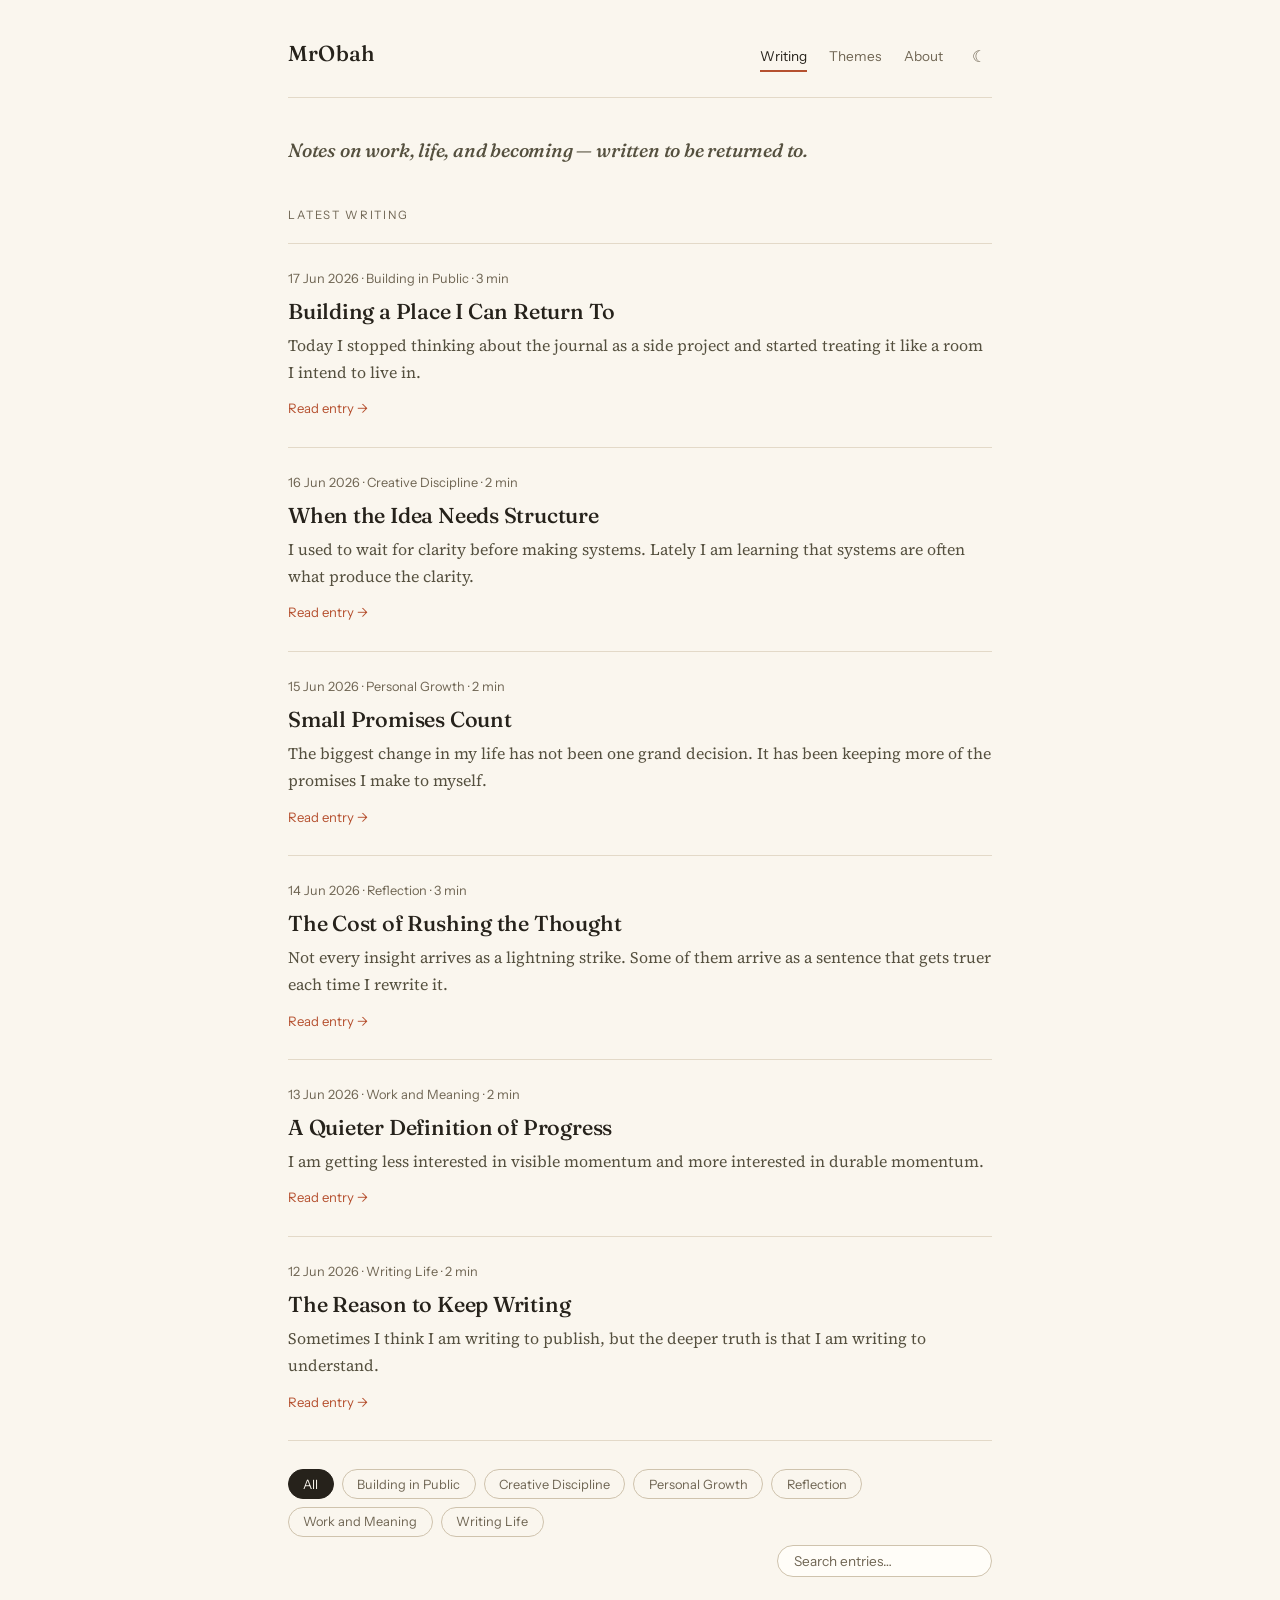
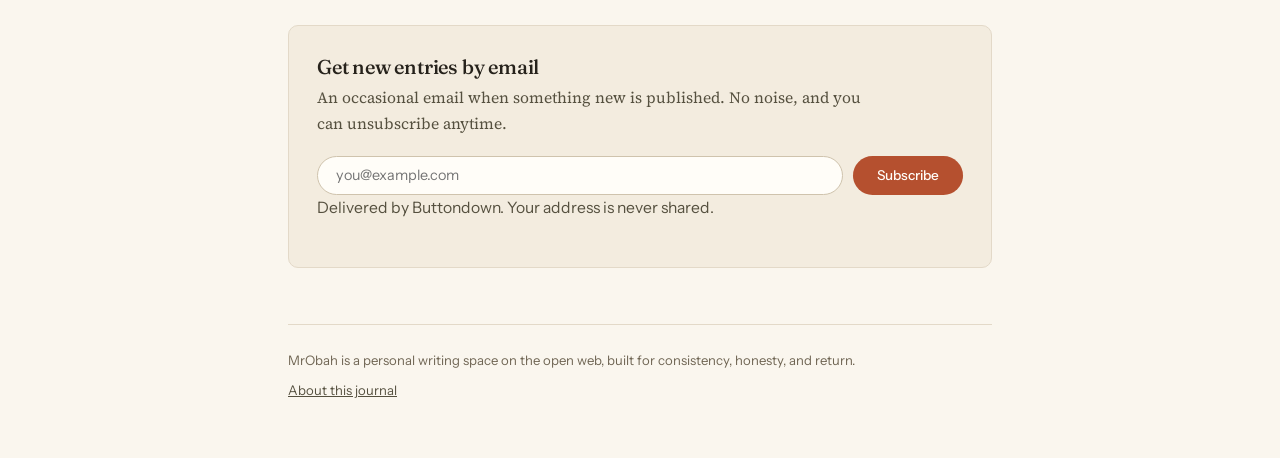
==== commit 2f5d9e4e: "Redesign: cozy literary layout, dark mode, newsletter signup, theme descriptions" ====
--- a/index.html
+++ b/index.html
@@ -9,10 +9,21 @@
     content="A reflective personal journal by MrObah, with grounded writing on work, life, discipline, and becoming."
   />
   <meta name="robots" content="index,follow" />
+  <script>
+    (function () {
+      try {
+        var t = localStorage.getItem("mrobah-theme");
+        if (!t) {
+          t = window.matchMedia && window.matchMedia("(prefers-color-scheme: dark)").matches ? "dark" : "light";
+        }
+        document.documentElement.setAttribute("data-theme", t);
+      } catch (e) {}
+    })();
+  </script>
   <link rel="preconnect" href="https://fonts.googleapis.com" />
   <link rel="preconnect" href="https://fonts.gstatic.com" crossorigin />
   <link
-    href="https://fonts.googleapis.com/css2?family=Bodoni+Moda:opsz,wght@6..96,400;6..96,500;6..96,700&family=Caveat:wght@500;700&family=Instrument+Sans:wght@400;500;600;700&display=swap"
+    href="https://fonts.googleapis.com/css2?family=Fraunces:ital,opsz,wght@0,9..144,400;0,9..144,500;1,9..144,400;1,9..144,500&family=Source+Serif+4:ital,opsz,wght@0,8..60,400;0,8..60,600;1,8..60,400&family=Instrument+Sans:wght@400;500&display=swap"
     rel="stylesheet"
   />
   <link rel="icon" href="favicon.svg" type="image/svg+xml" />
@@ -22,99 +33,53 @@
 <body data-page="home">
   <main class="site-shell">
     <nav class="site-nav" aria-label="Primary">
-      <div class="brand-block">
-        <p class="brand-subtitle">Personal Journal</p>
-        <a class="brand-title" href="index.html">MrObah</a>
-      </div>
-      <button id="navToggle" class="nav-toggle" type="button" aria-expanded="false" aria-controls="navMenu">
-        Menu
-      </button>
-      <ul id="navMenu" class="nav-links">
-        <li><a data-nav="home" href="index.html">Home</a></li>
+      <a class="brand-title" href="index.html">MrObah</a>
+      <ul class="nav-links">
+        <li><a data-nav="home" href="index.html">Writing</a></li>
         <li><a data-nav="archive" href="archive.html">Themes</a></li>
-        <li><a data-nav="post" href="post.html">Latest Entry</a></li>
-        <li><a data-nav="studio" href="studio.html">Writing Studio</a></li>
         <li><a data-nav="about" href="about.html">About</a></li>
+        <li>
+          <button id="themeToggle" class="theme-toggle" type="button" aria-label="Switch between light and dark mode">
+            <span class="icon-moon" aria-hidden="true">&#9790;</span>
+            <span class="icon-sun" aria-hidden="true">&#9728;</span>
+          </button>
+        </li>
       </ul>
     </nav>
 
-    <header class="hero-card hero-home">
-      <div class="hero-copy">
-        <p class="hero-kicker">Notes on work, life, and becoming</p>
-        <h1>A grounded journal about building, reflection, discipline, and the shape of an ordinary life.</h1>
-        <p class="hero-text">
-          This is where ideas become entries, drafts become patterns, and lived experience gets written down before it disappears.
-        </p>
-        <div class="hero-actions">
-          <a class="button-link accent" href="studio.html">Write in the studio</a>
-          <a class="button-link" href="archive.html">Browse by theme</a>
-        </div>
-        <div class="hero-swatches" aria-hidden="true">
-          <span></span><span></span><span></span><span></span>
-        </div>
+    <h1 class="intro-line">Notes on work, life, and becoming &mdash; written to be returned to.</h1>
+
+    <section aria-label="Latest writing">
+      <p class="eyebrow">Latest writing</p>
+      <div id="entriesList" class="entry-list" aria-live="polite"></div>
+      <p id="resultsCount" class="results-note" hidden></p>
+
+      <div class="browse-bar">
+        <div id="themeFilters" class="tag-filters" aria-label="Filter entries by theme"></div>
+        <input
+          id="searchInput"
+          class="search-field"
+          type="search"
+          placeholder="Search entries&hellip;"
+          aria-label="Search entries"
+          autocomplete="off"
+        />
       </div>
-      <div id="featuredEntry" class="hero-featured" aria-live="polite"></div>
-    </header>
+    </section>
 
-    <section class="layout-grid home-grid">
-      <article class="panel panel-main">
-        <div class="section-heading">
-          <div>
-            <p class="eyebrow-note">Journal index</p>
-            <h2>Find the entry that meets the day you are in.</h2>
-          </div>
-          <p class="section-copy">Search by subject, follow a thread, or open the latest entry.</p>
-        </div>
-
-        <div class="toolbar">
-          <label for="searchInput">Search entries</label>
-          <input
-            id="searchInput"
-            type="search"
-            placeholder="Try writing, discipline, work, growth..."
-            autocomplete="off"
-          />
-          <div id="themeFilters" class="tag-filters" aria-label="Filter entries by theme"></div>
-        </div>
-
-        <p id="resultsCount" class="meta-line"></p>
-        <div id="entriesList" class="entry-list" aria-live="polite"></div>
-      </article>
-
-      <aside class="stack-column">
-        <article class="panel panel-ink compass-panel">
-          <p class="eyebrow-note">Journal compass</p>
-          <h2>Write with clarity, then keep returning.</h2>
-          <p>
-            Honest enough to matter. Structured enough to stay sustainable.
-          </p>
-          <ul class="compact-list">
-            <li>Real entries with a repeatable publish flow</li>
-            <li>Theme-led browsing and clean archives</li>
-            <li>Agent-ready drafting for OpenClaw handoff</li>
-          </ul>
-          <img src="assets/images/notebook-tea.png" alt="Notebook, tea, and glasses on cream bedding." />
-        </article>
-
-        <article class="panel notes-panel">
-          <div class="section-heading">
-            <div>
-              <p class="eyebrow-note">Pinned notes</p>
-              <h2>Recent thoughts worth revisiting.</h2>
-            </div>
-          </div>
-          <div id="noteStream" class="note-stream" aria-live="polite"></div>
-        </article>
-      </aside>
+    <section class="newsletter" aria-label="Newsletter signup">
+      <h2>Get new entries by email</h2>
+      <p>An occasional email when something new is published. No noise, and you can unsubscribe anytime.</p>
+      <form id="newsletterForm" class="newsletter-form" method="post" target="_blank">
+        <input type="email" name="email" required placeholder="you@example.com" aria-label="Email address" />
+        <button type="submit" class="button-primary">Subscribe</button>
+      </form>
+      <p id="newsletterNote" class="newsletter-note">Delivered by Buttondown. Your address is never shared.</p>
     </section>
 
     <footer class="site-footer">
       <p>MrObah is a personal writing space on the open web, built for consistency, honesty, and return.</p>
-      <p>
-        <a class="inline-link" href="studio.html">Open the studio</a>
-        ·
-        <a class="inline-link" href="about.html">Read the boundaries</a>
-      </p>
+      <p><a href="about.html">About this journal</a></p>
     </footer>
   </main>
 
--- a/styles.css
+++ b/styles.css
@@ -1,28 +1,45 @@
+/* MrObah — cozy & literary visual system
+   Light + dark themes via [data-theme] on <html>.
+   Type: Fraunces (display), Source Serif 4 (prose), Instrument Sans (UI meta). */
+
 :root {
-  --paper: #f7f1e8;
-  --paper-deep: #efe2d3;
-  --paper-strong: #fffaf3;
-  --ink: #1e1f22;
-  --ink-soft: #5f5f67;
-  --ink-muted: #8d867f;
-  --line: rgba(41, 35, 32, 0.12);
-  --line-strong: rgba(41, 35, 32, 0.2);
-  --shadow: 0 30px 60px rgba(34, 24, 18, 0.1);
-  --shadow-soft: 0 16px 28px rgba(34, 24, 18, 0.08);
-  --accent: #da755c;
-  --accent-deep: #c65f48;
-  --moss: #7b8260;
-  --ink-panel: #17181b;
-  --ink-panel-soft: #232427;
-  --blue-note: #93a7bf;
-  --radius-xl: 34px;
-  --radius-lg: 26px;
-  --radius-md: 18px;
-  --radius-sm: 14px;
+  --bg: #faf6ee;
+  --bg-alt: #f3ecdf;
+  --bg-raised: #fffdf8;
+  --ink: #26221b;
+  --ink-soft: #55503f;
+  --ink-muted: #6f6553;
+  --line: #e3d9c8;
+  --line-strong: #cfc3ad;
+  --accent: #b5502f;
+  --accent-soft: #c2603f;
+  --focus: #8a5a2b;
+  --serif-display: "Fraunces", Georgia, serif;
+  --serif-body: "Source Serif 4", Georgia, serif;
+  --sans: "Instrument Sans", -apple-system, sans-serif;
+  --measure: 42rem;
+}
+
+[data-theme="dark"] {
+  --bg: #211e18;
+  --bg-alt: #2a261e;
+  --bg-raised: #292519;
+  --ink: #ece5d6;
+  --ink-soft: #c4baa6;
+  --ink-muted: #a89d87;
+  --line: #3b352a;
+  --line-strong: #52493a;
+  --accent: #e0895f;
+  --accent-soft: #e89a73;
+  --focus: #d9a566;
 }
 
 * {
   box-sizing: border-box;
+}
+
+html {
+  scroll-behavior: smooth;
 }
 
 html,
@@ -33,946 +50,819 @@
 
 body {
   min-height: 100vh;
-  color: var(--ink);
-  font-family: "Instrument Sans", sans-serif;
-  line-height: 1.65;
-  background:
-    radial-gradient(circle at top left, rgba(255, 255, 255, 0.85), transparent 28%),
-    radial-gradient(circle at right 20%, rgba(218, 117, 92, 0.09), transparent 24%),
-    linear-gradient(180deg, rgba(239, 226, 211, 0.76), rgba(247, 241, 232, 0.95)),
-    var(--paper);
+  background: var(--bg);
+  color: var(--ink);
+  font-family: var(--serif-body);
+  font-size: 1.125rem;
+  line-height: 1.7;
+  -webkit-font-smoothing: antialiased;
+  transition: background-color 0.25s ease, color 0.25s ease;
 }
 
 img {
   display: block;
   max-width: 100%;
+  border-radius: 6px;
 }
 
 a {
   color: inherit;
 }
 
+::selection {
+  background: var(--accent);
+  color: var(--bg);
+}
+
+:focus-visible {
+  outline: 2px solid var(--focus);
+  outline-offset: 3px;
+  border-radius: 2px;
+}
+
+/* ---------- Shell ---------- */
+
 .site-shell {
-  width: min(1240px, calc(100vw - 32px));
+  width: min(44rem, calc(100vw - 2.5rem));
   margin: 0 auto;
-  padding: 20px 0 56px;
-}
+  padding: 2rem 0 3rem;
+}
+
+.site-shell.wide {
+  width: min(62rem, calc(100vw - 2.5rem));
+}
+
+/* ---------- Navigation ---------- */
 
 .site-nav {
-  position: sticky;
-  top: 12px;
-  z-index: 30;
+  display: flex;
+  align-items: baseline;
+  justify-content: space-between;
+  gap: 1rem;
+  padding: 0.25rem 0 1.5rem;
+  margin-bottom: 2.5rem;
+  border-bottom: 1px solid var(--line);
+}
+
+.brand-title {
+  font-family: var(--serif-display);
+  font-size: 1.35rem;
+  font-weight: 500;
+  letter-spacing: 0.01em;
+  text-decoration: none;
+}
+
+.brand-title:hover {
+  color: var(--accent);
+}
+
+.nav-links {
   display: flex;
   align-items: center;
-  gap: 20px;
-  justify-content: space-between;
-  padding: 14px 18px;
-  margin-bottom: 22px;
-  border: 1px solid rgba(255, 255, 255, 0.75);
-  border-radius: 24px;
-  background: rgba(255, 250, 243, 0.8);
-  backdrop-filter: blur(18px);
-  box-shadow: var(--shadow-soft);
-}
-
-.brand-block {
-  display: flex;
-  flex-direction: column;
-  min-width: 0;
-}
-
-.brand-subtitle,
-.hero-kicker,
-.eyebrow-note,
-.note-date,
-.mini-entry-date {
-  color: var(--ink-muted);
-  text-transform: uppercase;
-  letter-spacing: 0.18em;
-  font-size: 0.72rem;
-}
-
-.brand-subtitle {
-  margin: 0 0 4px;
-}
-
-.brand-title {
-  font-family: "Bodoni Moda", serif;
-  font-size: clamp(1.3rem, 2.2vw, 1.8rem);
-  line-height: 1;
-  text-decoration: none;
-}
-
-.nav-toggle {
-  display: none;
-  border: 0;
-  border-radius: 999px;
-  background: var(--ink);
-  color: #fff;
-  padding: 10px 16px;
-  font: inherit;
-}
-
-.nav-links {
+  gap: 1.4rem;
   list-style: none;
   margin: 0;
   padding: 0;
+  font-family: var(--sans);
+  font-size: 0.85rem;
+}
+
+.nav-links a {
+  text-decoration: none;
+  color: var(--ink-muted);
+  padding: 0.35rem 0;
+}
+
+.nav-links a:hover {
+  color: var(--ink);
+}
+
+.nav-links a.is-active {
+  color: var(--ink);
+  border-bottom: 2px solid var(--accent);
+}
+
+.theme-toggle {
+  background: none;
+  border: none;
+  cursor: pointer;
+  color: var(--ink-muted);
+  font-size: 1rem;
+  line-height: 1;
+  padding: 0.4rem;
+  border-radius: 6px;
+  display: inline-flex;
+  align-items: center;
+}
+
+.theme-toggle:hover {
+  color: var(--ink);
+  background: var(--bg-alt);
+}
+
+.theme-toggle .icon-sun {
+  display: none;
+}
+
+[data-theme="dark"] .theme-toggle .icon-sun {
+  display: inline;
+}
+
+[data-theme="dark"] .theme-toggle .icon-moon {
+  display: none;
+}
+
+/* ---------- Type ---------- */
+
+h1,
+h2,
+h3 {
+  font-family: var(--serif-display);
+  font-weight: 500;
+  line-height: 1.25;
+  letter-spacing: -0.01em;
+  margin: 0 0 0.6em;
+}
+
+h1 {
+  font-size: clamp(1.75rem, 4.5vw, 2.4rem);
+}
+
+h2 {
+  font-size: 1.4rem;
+}
+
+h3 {
+  font-size: 1.15rem;
+}
+
+.intro-line {
+  font-family: var(--serif-display);
+  font-style: italic;
+  font-size: 1.2rem;
+  color: var(--ink-soft);
+  margin: 0 0 2.75rem;
+  max-width: var(--measure);
+}
+
+.eyebrow {
+  font-family: var(--sans);
+  font-size: 0.72rem;
+  letter-spacing: 0.16em;
+  text-transform: uppercase;
+  color: var(--ink-muted);
+  margin: 0 0 1.1rem;
+}
+
+.meta-line {
+  font-family: var(--sans);
+  font-size: 0.8rem;
+  color: var(--ink-muted);
+  margin: 0 0 0.5rem;
+}
+
+.meta-line .theme-link {
+  color: inherit;
+  text-decoration: none;
+}
+
+.meta-line .theme-link:hover {
+  color: var(--accent);
+  text-decoration: underline;
+}
+
+.inline-link {
+  color: var(--accent);
+  text-decoration: none;
+  border-bottom: 1px solid transparent;
+}
+
+.inline-link:hover {
+  border-bottom-color: var(--accent);
+}
+
+/* ---------- Entry list ---------- */
+
+.entry-list {
+  border-top: 1px solid var(--line);
+}
+
+.entry-row {
+  padding: 1.5rem 0;
+  border-bottom: 1px solid var(--line);
+}
+
+.entry-row h3 {
+  font-size: 1.35rem;
+  margin: 0 0 0.45rem;
+}
+
+.entry-row h3 a {
+  text-decoration: none;
+}
+
+.entry-row h3 a:hover {
+  color: var(--accent);
+}
+
+.entry-excerpt {
+  color: var(--ink-soft);
+  font-size: 1rem;
+  margin: 0;
+}
+
+.entry-more {
+  display: inline-block;
+  font-family: var(--sans);
+  font-size: 0.82rem;
+  color: var(--accent);
+  text-decoration: none;
+  margin-top: 0.7rem;
+}
+
+.entry-more:hover {
+  text-decoration: underline;
+}
+
+/* Compact rows (archive full list, related entries) */
+
+.entry-compact {
   display: flex;
+  gap: 1rem;
+  align-items: baseline;
+  padding: 0.55rem 0;
+  border-bottom: 1px solid var(--line);
+  font-size: 1rem;
+}
+
+.entry-compact .date {
+  font-family: var(--sans);
+  font-size: 0.78rem;
+  color: var(--ink-muted);
+  min-width: 6.2rem;
+  flex-shrink: 0;
+}
+
+.entry-compact a {
+  text-decoration: none;
+}
+
+.entry-compact a:hover {
+  color: var(--accent);
+  text-decoration: underline;
+}
+
+/* ---------- Browse bar (search + filters) ---------- */
+
+.browse-bar {
+  display: flex;
+  flex-wrap: wrap;
   align-items: center;
-  gap: 10px;
+  gap: 0.5rem;
+  margin: 1.75rem 0 0;
+}
+
+.tag-filters {
+  display: flex;
   flex-wrap: wrap;
-}
-
-.nav-links a {
-  text-decoration: none;
-  padding: 10px 14px;
+  gap: 0.5rem;
+}
+
+.tag-filter {
+  font-family: var(--sans);
+  font-size: 0.8rem;
+  color: var(--ink-muted);
+  background: none;
+  border: 1px solid var(--line-strong);
   border-radius: 999px;
-  color: var(--ink-soft);
-  transition: background-color 0.2s ease, color 0.2s ease, transform 0.2s ease;
-}
-
-.nav-links a:hover,
-.nav-links a:focus-visible,
-.nav-links a.is-active {
-  background: rgba(255, 255, 255, 0.84);
-  color: var(--ink);
-  transform: translateY(-1px);
-}
-
-.hero-card,
-.panel {
-  border-radius: var(--radius-xl);
-  border: 1px solid rgba(255, 255, 255, 0.72);
-  background: rgba(255, 250, 243, 0.8);
-  box-shadow: var(--shadow);
-}
-
-.hero-card {
-  position: relative;
-  overflow: hidden;
-  margin-bottom: 24px;
-  padding: 26px;
-}
-
-.hero-card::before {
-  content: "";
-  position: absolute;
-  inset: 0;
-  background:
-    linear-gradient(135deg, rgba(255, 255, 255, 0.36), transparent 45%),
-    radial-gradient(circle at top right, rgba(123, 130, 96, 0.12), transparent 25%);
-  pointer-events: none;
-}
-
-.hero-home {
+  padding: 0.4rem 0.9rem;
+  cursor: pointer;
+  transition: all 0.15s ease;
+}
+
+.tag-filter:hover {
+  color: var(--ink);
+  border-color: var(--ink-muted);
+}
+
+.tag-filter.is-active {
+  background: var(--ink);
+  border-color: var(--ink);
+  color: var(--bg);
+}
+
+.search-field {
+  font-family: var(--sans);
+  font-size: 0.85rem;
+  color: var(--ink);
+  background: var(--bg-raised);
+  border: 1px solid var(--line-strong);
+  border-radius: 999px;
+  padding: 0.45rem 1rem;
+  margin-left: auto;
+  min-width: 11rem;
+}
+
+.search-field::placeholder {
+  color: var(--ink-muted);
+}
+
+.results-note {
+  font-family: var(--sans);
+  font-size: 0.8rem;
+  color: var(--ink-muted);
+  margin: 0.9rem 0 0;
+}
+
+.empty-state {
+  font-style: italic;
+  color: var(--ink-soft);
+  padding: 1.5rem 0;
+}
+
+/* ---------- Post page ---------- */
+
+.post-header {
+  margin-bottom: 2rem;
+}
+
+.post-mood {
+  font-family: var(--serif-display);
+  font-style: italic;
+  font-size: 1.1rem;
+  color: var(--ink-soft);
+  margin: 0.4rem 0 0;
+}
+
+.post-figure {
+  margin: 2rem 0;
+}
+
+.post-figure img {
+  width: 100%;
+}
+
+.post-body p {
+  margin: 0 0 1.4em;
+  max-width: var(--measure);
+}
+
+.pull-quote {
+  font-family: var(--serif-display);
+  font-style: italic;
+  font-size: 1.3rem;
+  line-height: 1.5;
+  color: var(--ink);
+  border-left: 2px solid var(--accent);
+  margin: 2.2rem 0;
+  padding: 0.2rem 0 0.2rem 1.4rem;
+}
+
+.divider {
+  border: none;
+  border-top: 1px solid var(--line);
+  margin: 2.5rem 0;
+}
+
+.post-nav-grid {
   display: grid;
-  grid-template-columns: minmax(0, 0.95fr) minmax(0, 1.15fr);
-  gap: 24px;
-  align-items: stretch;
-}
-
-.hero-secondary {
+  grid-template-columns: 1fr 1fr;
+  gap: 1rem;
+  margin: 0 0 2.5rem;
+}
+
+.nav-card {
+  display: block;
+  text-decoration: none;
+  border: 1px solid var(--line);
+  border-radius: 8px;
+  padding: 1rem 1.1rem;
+  transition: border-color 0.15s ease;
+}
+
+.nav-card:hover {
+  border-color: var(--accent);
+}
+
+.nav-card span {
+  display: block;
+  font-family: var(--sans);
+  font-size: 0.72rem;
+  letter-spacing: 0.14em;
+  text-transform: uppercase;
+  color: var(--ink-muted);
+  margin-bottom: 0.35rem;
+}
+
+.nav-card strong {
+  font-family: var(--serif-display);
+  font-weight: 500;
+  font-size: 1rem;
+  line-height: 1.35;
+}
+
+.nav-card.is-empty {
+  border: none;
+}
+
+.related-list .entry-compact:first-child {
+  border-top: 1px solid var(--line);
+}
+
+/* ---------- Comments ---------- */
+
+.comments-section {
+  margin-top: 1rem;
+}
+
+.comment-form {
   display: grid;
-  grid-template-columns: minmax(0, 1fr) minmax(260px, 380px);
-  gap: 24px;
-  align-items: center;
-}
-
-.hero-secondary img {
+  gap: 0.7rem;
+  margin: 1.25rem 0 2rem;
+}
+
+.comment-form label {
+  font-family: var(--sans);
+  font-size: 0.8rem;
+  color: var(--ink-muted);
+}
+
+.comment-form input,
+.comment-form textarea {
+  font-family: var(--serif-body);
+  font-size: 1rem;
+  color: var(--ink);
+  background: var(--bg-raised);
+  border: 1px solid var(--line-strong);
+  border-radius: 8px;
+  padding: 0.65rem 0.9rem;
   width: 100%;
-  height: 100%;
-  min-height: 260px;
-  object-fit: cover;
-  border-radius: 26px;
-}
-
-.hero-copy,
-.hero-featured,
-.hero-secondary > div {
-  position: relative;
-  z-index: 1;
-}
-
-.hero-kicker {
-  margin: 0 0 10px;
-}
-
-.hero-card h1 {
+}
+
+.comment-form textarea {
+  min-height: 7rem;
+  resize: vertical;
+}
+
+.comment-form button,
+.button-primary {
+  font-family: var(--sans);
+  font-size: 0.85rem;
+  font-weight: 500;
+  color: #fffdf8;
+  background: var(--accent);
+  border: none;
+  border-radius: 999px;
+  padding: 0.6rem 1.5rem;
+  cursor: pointer;
+  justify-self: start;
+  text-decoration: none;
+  display: inline-block;
+}
+
+[data-theme="dark"] .comment-form button,
+[data-theme="dark"] .button-primary {
+  color: #211e18;
+}
+
+.comment-form button:hover,
+.button-primary:hover {
+  background: var(--accent-soft);
+}
+
+.button-quiet {
+  font-family: var(--sans);
+  font-size: 0.85rem;
+  color: var(--ink-soft);
+  background: none;
+  border: 1px solid var(--line-strong);
+  border-radius: 999px;
+  padding: 0.55rem 1.3rem;
+  cursor: pointer;
+  text-decoration: none;
+  display: inline-block;
+}
+
+.button-quiet:hover {
+  border-color: var(--ink-muted);
+  color: var(--ink);
+}
+
+.comments-list {
+  list-style: none;
   margin: 0;
-  font-family: "Bodoni Moda", serif;
-  font-weight: 500;
-  font-size: clamp(2.3rem, 5vw, 5rem);
-  line-height: 0.94;
-  letter-spacing: -0.03em;
-}
-
-.hero-text,
-.section-copy,
-.panel p,
-.entry-card p,
-.mini-entry p,
-.compact-list li,
-.post-body p,
-.comments-list p,
-.prompt-card-mini p,
-.draft-status {
-  color: var(--ink-soft);
-}
-
-.hero-text {
-  max-width: 40rem;
-  margin: 18px 0 0;
-  font-size: 1.03rem;
-}
-
-.hero-actions,
-.featured-links,
-.kpi-row,
+  padding: 0;
+}
+
+.comments-list li {
+  border-top: 1px solid var(--line);
+  padding: 1.1rem 0;
+}
+
+.comment-meta {
+  font-family: var(--sans);
+  font-size: 0.8rem;
+  color: var(--ink-muted);
+  display: flex;
+  gap: 0.75rem;
+  margin-bottom: 0.4rem;
+}
+
+.comment-meta strong {
+  color: var(--ink-soft);
+}
+
+.comments-list p {
+  margin: 0;
+  font-size: 1rem;
+}
+
+/* ---------- Archive ---------- */
+
+.archive-group {
+  margin-bottom: 2.75rem;
+}
+
+.archive-group h2 {
+  margin-bottom: 0.25rem;
+}
+
+.theme-description {
+  font-style: italic;
+  color: var(--ink-soft);
+  font-size: 1rem;
+  margin: 0 0 1rem;
+}
+
+/* ---------- Newsletter ---------- */
+
+.newsletter {
+  border: 1px solid var(--line);
+  border-radius: 10px;
+  background: var(--bg-alt);
+  padding: 1.75rem;
+  margin: 3rem 0 0;
+}
+
+.newsletter h2 {
+  font-size: 1.25rem;
+  margin-bottom: 0.35rem;
+}
+
+.newsletter p {
+  font-size: 0.98rem;
+  color: var(--ink-soft);
+  margin: 0 0 1.1rem;
+  max-width: 34rem;
+}
+
+.newsletter-form {
+  display: flex;
+  flex-wrap: wrap;
+  gap: 0.6rem;
+}
+
+.newsletter-form input[type="email"] {
+  font-family: var(--sans);
+  font-size: 0.9rem;
+  color: var(--ink);
+  background: var(--bg-raised);
+  border: 1px solid var(--line-strong);
+  border-radius: 999px;
+  padding: 0.6rem 1.1rem;
+  flex: 1 1 14rem;
+}
+
+.newsletter-note {
+  font-family: var(--sans);
+  font-size: 0.75rem;
+  color: var(--ink-muted);
+  margin: 0.8rem 0 0;
+}
+
+/* ---------- Prose pages (about) ---------- */
+
+.prose p,
+.prose li {
+  max-width: var(--measure);
+}
+
+.prose ul,
+.prose ol {
+  padding-left: 1.3rem;
+  margin: 0 0 1.4em;
+}
+
+.prose li {
+  margin-bottom: 0.5em;
+}
+
+.prose section {
+  margin-bottom: 2.25rem;
+}
+
+/* ---------- Studio ---------- */
+
+.studio-layout {
+  display: grid;
+  grid-template-columns: minmax(0, 1.6fr) minmax(0, 1fr);
+  gap: 2.5rem;
+  align-items: start;
+}
+
+.studio-pane {
+  min-width: 0;
+}
+
+.studio-aside {
+  display: grid;
+  gap: 1.5rem;
+}
+
+.aside-card {
+  border: 1px solid var(--line);
+  border-radius: 10px;
+  padding: 1.25rem 1.4rem;
+  background: var(--bg-raised);
+}
+
+.aside-card h2 {
+  font-size: 1.05rem;
+  margin-bottom: 0.5rem;
+}
+
+.aside-card p {
+  font-size: 0.95rem;
+  color: var(--ink-soft);
+}
+
+.draft-field {
+  margin-bottom: 1.1rem;
+}
+
+.draft-field label {
+  display: block;
+  font-family: var(--sans);
+  font-size: 0.8rem;
+  color: var(--ink-muted);
+  margin-bottom: 0.35rem;
+}
+
+.draft-field input,
+.draft-field select,
+.draft-editor {
+  font-family: var(--serif-body);
+  font-size: 1rem;
+  color: var(--ink);
+  background: var(--bg-raised);
+  border: 1px solid var(--line-strong);
+  border-radius: 8px;
+  padding: 0.6rem 0.9rem;
+  width: 100%;
+}
+
+.draft-editor {
+  min-height: 20rem;
+  resize: vertical;
+  line-height: 1.7;
+}
+
 .draft-actions {
   display: flex;
   flex-wrap: wrap;
-  gap: 12px;
-  align-items: center;
-}
-
-.hero-actions {
-  margin-top: 22px;
-}
-
-.button-link {
-  display: inline-flex;
-  align-items: center;
-  justify-content: center;
-  min-height: 46px;
-  padding: 0 18px;
-  border-radius: 999px;
-  border: 1px solid var(--line-strong);
-  text-decoration: none;
-  background: rgba(255, 255, 255, 0.6);
-  transition: transform 0.2s ease, background-color 0.2s ease, border-color 0.2s ease;
-}
-
-.button-link.accent,
-.draft-actions button:last-child,
-.comment-form button,
-.prompt-card-mini button {
-  background: var(--accent);
-  border-color: var(--accent);
-  color: #fff;
-}
-
-.button-link:hover,
-.button-link:focus-visible,
-.draft-actions button:hover,
-.draft-actions button:focus-visible,
-.comment-form button:hover,
-.comment-form button:focus-visible,
-.prompt-card-mini button:hover,
-.prompt-card-mini button:focus-visible,
-.nav-toggle:hover,
-.nav-toggle:focus-visible {
-  transform: translateY(-1px);
-}
-
-.hero-swatches {
-  display: flex;
-  gap: 14px;
-  margin-top: 28px;
-}
-
-.hero-swatches span {
-  width: 44px;
-  height: 44px;
-  border-radius: 16px;
-  box-shadow: inset 0 0 0 1px rgba(0, 0, 0, 0.05);
-}
-
-.hero-swatches span:nth-child(1) {
-  background: #f8f2eb;
-}
-
-.hero-swatches span:nth-child(2) {
-  background: #e8c8b7;
-}
-
-.hero-swatches span:nth-child(3) {
-  background: #da755c;
-}
-
-.hero-swatches span:nth-child(4) {
-  background: #7b8260;
-}
-
-.featured-entry {
-  display: grid;
-  grid-template-columns: minmax(0, 0.88fr) minmax(260px, 0.92fr);
-  gap: 20px;
-  padding: 18px;
-  border-radius: 28px;
-  background: rgba(255, 255, 255, 0.55);
-  border: 1px solid rgba(255, 255, 255, 0.65);
-}
-
-.featured-entry-copy {
-  align-self: center;
-}
-
-.featured-entry-copy h2 {
-  margin: 6px 0 10px;
-  font-family: "Bodoni Moda", serif;
-  font-size: clamp(2rem, 3.6vw, 3.7rem);
-  line-height: 0.95;
-}
-
-.eyebrow-note {
-  margin: 0;
-  font-family: "Caveat", cursive;
-  font-size: 1.4rem;
-  text-transform: none;
-  letter-spacing: 0;
-  color: var(--accent-deep);
-}
-
-.scribble-line {
-  font-family: "Caveat", cursive;
-  font-size: 1.45rem;
-  color: var(--ink-soft);
-}
-
-.featured-entry-media img,
-.entry-card-media img,
-.post-hero-media img,
-.post-side-visual img,
-.compass-panel img {
-  width: 100%;
-  height: 100%;
-  object-fit: cover;
-}
-
-.featured-entry-media {
-  min-height: 360px;
-}
-
-.featured-entry-media img,
-.entry-card-media img,
-.post-hero-media img,
-.post-side-visual img,
-.compass-panel img {
-  border-radius: 24px;
-}
-
-.layout-grid {
-  display: grid;
-  gap: 24px;
-}
-
-.home-grid {
-  grid-template-columns: minmax(0, 1.3fr) minmax(320px, 0.82fr);
-  align-items: start;
-}
-
-.archive-grid {
-  grid-template-columns: minmax(300px, 0.8fr) minmax(0, 1.35fr);
-  align-items: start;
-}
-
-.post-layout {
-  display: grid;
-  gap: 24px;
-  grid-template-columns: minmax(0, 1.25fr) minmax(320px, 0.72fr);
-  align-items: start;
-}
-
-.studio-layout {
-  display: grid;
-  gap: 24px;
-  grid-template-columns: minmax(0, 1.18fr) minmax(320px, 0.82fr);
-  align-items: start;
-}
-
-.stack-column {
-  display: grid;
-  gap: 24px;
-}
-
-.panel {
-  position: relative;
-  padding: 22px;
-}
-
-.panel-ink,
-.comments-panel {
-  background: linear-gradient(180deg, rgba(24, 25, 28, 0.98), rgba(34, 35, 38, 0.98));
-  color: #f4eee5;
-  border-color: rgba(255, 255, 255, 0.06);
-}
-
-.panel-ink p,
-.panel-ink li,
-.comments-panel p,
-.comments-panel .section-copy,
-.comments-panel .eyebrow-note {
-  color: rgba(244, 238, 229, 0.75);
-}
-
-.section-heading {
-  display: flex;
-  gap: 18px;
-  justify-content: space-between;
-  align-items: end;
-  margin-bottom: 18px;
-}
-
-.section-heading h2,
-.panel h2,
-.panel h3 {
-  margin: 0;
-  font-family: "Bodoni Moda", serif;
-  font-weight: 500;
-  line-height: 1;
-}
-
-.section-heading h2,
-.panel h2 {
-  font-size: clamp(1.5rem, 2.3vw, 2.35rem);
-}
-
-.toolbar {
-  display: grid;
-  gap: 14px;
-  margin-bottom: 18px;
-}
-
-.toolbar label,
-.draft-toolbar label,
-.comment-form label {
-  font-size: 0.88rem;
-  color: var(--ink-soft);
-}
-
-.toolbar input,
-.draft-toolbar input,
-.draft-toolbar select,
-.draft-editor,
-.comment-form input,
-.comment-form textarea {
-  width: 100%;
-  border: 1px solid rgba(45, 39, 36, 0.12);
-  border-radius: 18px;
-  background: rgba(255, 255, 255, 0.72);
-  padding: 14px 16px;
-  color: var(--ink);
-  font: inherit;
-  box-shadow: inset 0 1px 0 rgba(255, 255, 255, 0.45);
-}
-
-.toolbar input:focus-visible,
-.draft-toolbar input:focus-visible,
-.draft-toolbar select:focus-visible,
-.draft-editor:focus-visible,
-.comment-form input:focus-visible,
-.comment-form textarea:focus-visible {
-  outline: 2px solid rgba(218, 117, 92, 0.3);
-  outline-offset: 1px;
-}
-
-.tag-filters {
-  display: flex;
-  flex-wrap: wrap;
-  gap: 10px;
-}
-
-.tag-filter,
-.meta-pill,
-.draft-actions button,
-.comment-form button,
-.prompt-card-mini button {
-  border-radius: 999px;
-  border: 1px solid var(--line-strong);
-  padding: 10px 16px;
-  font: inherit;
-}
-
-.tag-filter {
-  background: rgba(255, 255, 255, 0.5);
-  color: var(--ink-soft);
-  cursor: pointer;
-}
-
-.tag-filter:hover,
-.tag-filter:focus-visible,
-.tag-filter.is-active {
-  background: rgba(218, 117, 92, 0.12);
-  border-color: rgba(218, 117, 92, 0.35);
-  color: var(--ink);
-}
-
-.meta-line {
-  display: inline-flex;
-  flex-wrap: wrap;
-  gap: 10px;
-  align-items: center;
-  margin: 0 0 16px;
-  color: var(--ink-muted);
-  font-size: 0.9rem;
-}
-
-.tag,
-.meta-pill {
-  display: inline-flex;
-  align-items: center;
-  gap: 6px;
-  background: rgba(255, 255, 255, 0.7);
-  color: var(--ink-soft);
-}
-
-.panel-ink .tag,
-.panel-ink .meta-pill,
-.comments-panel .tag {
-  background: rgba(255, 255, 255, 0.06);
-  color: rgba(255, 255, 255, 0.82);
-  border-color: rgba(255, 255, 255, 0.1);
-}
-
-.entry-list {
-  display: grid;
-  gap: 18px;
-}
-
-.entry-card {
-  display: grid;
-  grid-template-columns: 180px minmax(0, 1fr);
-  gap: 18px;
-  padding: 16px;
-  border-radius: 24px;
-  background: rgba(255, 255, 255, 0.58);
-  border: 1px solid rgba(255, 255, 255, 0.62);
-  transition: transform 0.2s ease, box-shadow 0.2s ease;
-}
-
-.entry-card:hover {
-  transform: translateY(-2px);
-  box-shadow: var(--shadow-soft);
-}
-
-.entry-card-media {
-  min-height: 168px;
-}
-
-.entry-card-media,
-.entry-link,
-.mini-entry {
-  text-decoration: none;
-}
-
-.entry-card-body h3 {
-  margin: 0 0 8px;
-  font-family: "Bodoni Moda", serif;
-  font-size: clamp(1.5rem, 2vw, 2rem);
-  line-height: 1;
-}
-
-.entry-mood {
-  margin: 0 0 8px;
-  font-family: "Caveat", cursive;
-  font-size: 1.55rem;
-  color: var(--accent-deep);
-}
-
-.entry-link,
-.inline-link {
-  color: var(--ink);
-  text-decoration: underline;
-  text-decoration-color: rgba(218, 117, 92, 0.4);
-  text-underline-offset: 3px;
-}
-
-.compass-panel img {
-  margin-top: 18px;
-  max-height: 280px;
-}
-
-.compact-list,
-.timeline-list {
-  margin: 0;
-  padding-left: 18px;
-}
-
-.compact-list li,
-.timeline-list li {
-  margin-bottom: 10px;
-}
-
-.note-stream {
-  display: grid;
-  grid-template-columns: repeat(3, minmax(0, 1fr));
-  gap: 14px;
-}
-
-.note-card {
-  min-height: 182px;
-  padding: 16px;
-  border-radius: 22px;
-  box-shadow: var(--shadow-soft);
-  transform: rotate(-1deg);
-}
-
-.note-card:nth-child(even) {
-  transform: rotate(1deg);
-}
-
-.note-card h3 {
-  margin: 8px 0 10px;
-  font-size: 1.35rem;
-}
-
-.note-tone-1 {
-  background: #fff3e8;
-}
-
-.note-tone-2 {
-  background: #f2e4d7;
-}
-
-.note-tone-3 {
-  background: #ece8df;
-}
-
-.archive-group {
-  padding-top: 18px;
-  border-top: 1px solid var(--line);
-}
-
-.archive-group:first-child {
-  padding-top: 0;
-  border-top: 0;
-}
-
-.archive-group-header {
-  margin-bottom: 18px;
-}
-
-.archive-group-header h3 {
-  margin-bottom: 6px;
-}
-
-.mini-entry-stack {
-  display: grid;
-  gap: 14px;
-}
-
-.mini-entry {
-  display: grid;
-  grid-template-columns: 88px minmax(0, 1fr);
-  gap: 12px;
-  padding: 10px;
-  border-radius: 20px;
-  background: rgba(255, 255, 255, 0.5);
-}
-
-.mini-entry img {
-  width: 88px;
-  height: 88px;
-  object-fit: cover;
-  border-radius: 16px;
-}
-
-.mini-entry strong {
-  display: block;
-  margin: 3px 0 4px;
-  font-family: "Bodoni Moda", serif;
-  font-size: 1.05rem;
-  line-height: 1.1;
-}
-
-.post-panel {
-  overflow: hidden;
-}
-
-.post-hero-media {
-  margin: -22px -22px 18px;
-}
-
-.post-hero-media img {
-  max-height: 440px;
-}
-
-.post-header h1 {
-  margin: 8px 0 10px;
-  font-family: "Bodoni Moda", serif;
-  font-size: clamp(2.5rem, 4vw, 4.7rem);
-  line-height: 0.95;
-}
-
-.post-mood {
-  margin-bottom: 12px;
-}
-
-.post-body {
-  font-size: 1.02rem;
-}
-
-.pull-quote {
-  margin: 28px 0;
-  padding: 18px 22px;
-  border-left: 3px solid rgba(218, 117, 92, 0.4);
-  border-radius: 0 18px 18px 0;
-  background: rgba(255, 255, 255, 0.55);
-  font-family: "Bodoni Moda", serif;
-  font-size: 1.55rem;
-  line-height: 1.2;
-}
-
-.divider {
-  border: 0;
-  border-top: 1px solid var(--line);
-  margin: 22px 0;
-}
-
-.post-side-visual {
-  overflow: hidden;
-  padding: 0;
-}
-
-.sidebar-note {
-  padding: 18px 20px 20px;
-}
-
-.sidebar-note span {
-  display: block;
-  margin-bottom: 8px;
-  font-family: "Caveat", cursive;
-  font-size: 1.4rem;
-  color: rgba(255, 255, 255, 0.76);
-}
-
-.post-nav-grid {
-  display: grid;
-  gap: 12px;
-}
-
-.nav-card {
-  display: block;
-  padding: 14px 16px;
-  border-radius: 18px;
-  background: rgba(255, 255, 255, 0.55);
-  text-decoration: none;
-}
-
-.nav-card span {
-  display: block;
-  margin-bottom: 6px;
-  color: var(--ink-muted);
-  font-size: 0.82rem;
-  text-transform: uppercase;
-  letter-spacing: 0.12em;
-}
-
-.nav-card strong {
-  font-family: "Bodoni Moda", serif;
-  font-size: 1.08rem;
-}
-
-.nav-card.is-empty {
-  min-height: 1px;
-  background: transparent;
-  padding: 0;
-}
-
-.comments-panel {
-  margin-top: 24px;
-}
-
-.comment-form {
-  display: grid;
-  gap: 12px;
-}
-
-.comment-form button,
-.draft-actions button,
-.prompt-card-mini button {
-  cursor: pointer;
-}
-
-.comments-list {
-  list-style: none;
-  margin: 20px 0 0;
-  padding: 0;
-  display: grid;
-  gap: 12px;
-}
-
-.comments-list li {
-  padding: 16px 18px;
-  border-radius: 20px;
-  background: rgba(255, 255, 255, 0.06);
-}
-
-.comment-meta {
-  display: flex;
-  justify-content: space-between;
-  gap: 12px;
-  color: rgba(255, 255, 255, 0.7);
-  font-size: 0.9rem;
-}
-
-.draft-toolbar {
-  display: grid;
-  grid-template-columns: minmax(0, 1fr) minmax(180px, 0.42fr);
-  gap: 14px;
-  margin-bottom: 14px;
-}
-
-.draft-editor {
-  min-height: 380px;
-  resize: vertical;
-}
-
-.draft-actions {
-  margin-top: 18px;
-}
-
-.panel-preview {
-  background:
-    linear-gradient(180deg, rgba(255, 255, 255, 0.72), rgba(255, 250, 243, 0.88)),
-    rgba(255, 250, 243, 0.75);
-}
-
-.preview-note {
-  min-height: 280px;
-  padding: 22px;
-  border-radius: 24px;
-  background: rgba(255, 255, 255, 0.7);
-  box-shadow: var(--shadow-soft);
-}
-
-.preview-note h2 {
-  margin: 12px 0 14px;
-  font-size: clamp(2rem, 3vw, 3rem);
-}
-
-.preview-note p {
-  white-space: pre-line;
-}
-
-.prompt-list {
-  display: grid;
-  gap: 12px;
+  gap: 0.6rem;
+  margin: 1.1rem 0 0.75rem;
+}
+
+.draft-status {
+  font-family: var(--sans);
+  font-size: 0.8rem;
+  color: var(--ink-muted);
 }
 
 .code-block {
-  margin: 12px 0 0;
-  padding: 14px 16px;
-  border-radius: 18px;
-  background: rgba(23, 24, 27, 0.94);
-  color: #f4eee5;
+  font-family: ui-monospace, "SF Mono", Menlo, monospace;
+  font-size: 0.72rem;
+  line-height: 1.55;
+  background: var(--bg-alt);
+  border: 1px solid var(--line);
+  border-radius: 8px;
+  padding: 0.9rem;
   overflow-x: auto;
   white-space: pre-wrap;
   word-break: break-word;
-  font-size: 0.88rem;
-  line-height: 1.55;
+}
+
+.prompt-list {
+  display: grid;
+  gap: 0.75rem;
 }
 
 .prompt-card-mini {
-  padding: 16px;
-  border-radius: 20px;
-  background: rgba(255, 255, 255, 0.56);
+  border: 1px solid var(--line);
+  border-radius: 8px;
+  padding: 0.85rem 1rem;
+}
+
+.prompt-card-mini p {
+  font-size: 0.92rem;
+  margin: 0 0 0.6rem;
 }
 
 .prompt-card-mini button {
-  margin-top: 10px;
-}
-
-.info-grid {
-  display: grid;
-  gap: 24px;
-  grid-template-columns: repeat(2, minmax(0, 1fr));
-  margin-bottom: 24px;
-}
-
-.empty-state {
-  padding: 18px;
-  border-radius: 18px;
-  border: 1px dashed rgba(45, 39, 36, 0.2);
-  color: var(--ink-soft);
-  background: rgba(255, 255, 255, 0.46);
-}
+  font-family: var(--sans);
+  font-size: 0.75rem;
+  color: var(--accent);
+  background: none;
+  border: 1px solid var(--line-strong);
+  border-radius: 999px;
+  padding: 0.3rem 0.85rem;
+  cursor: pointer;
+}
+
+.prompt-card-mini button:hover {
+  border-color: var(--accent);
+}
+
+/* ---------- Footer ---------- */
 
 .site-footer {
-  margin-top: 28px;
-  padding: 18px 4px 0;
-  border-top: 1px solid rgba(41, 35, 32, 0.12);
-  color: var(--ink-soft);
-  font-size: 0.94rem;
-}
-
-@media (max-width: 1100px) {
-  .hero-home,
-  .home-grid,
-  .archive-grid,
-  .post-layout,
-  .studio-layout,
-  .info-grid,
-  .hero-secondary {
+  border-top: 1px solid var(--line);
+  margin-top: 3.5rem;
+  padding-top: 1.5rem;
+  font-family: var(--sans);
+  font-size: 0.82rem;
+  color: var(--ink-muted);
+}
+
+.site-footer p {
+  margin: 0 0 0.5rem;
+}
+
+.site-footer a {
+  color: var(--ink-soft);
+}
+
+.site-footer a:hover {
+  color: var(--accent);
+}
+
+/* ---------- 404 ---------- */
+
+.lost-page {
+  text-align: center;
+  padding: 4rem 0;
+}
+
+.lost-actions {
+  display: flex;
+  gap: 0.75rem;
+  justify-content: center;
+  margin-top: 1.75rem;
+}
+
+/* ---------- Responsive ---------- */
+
+@media (max-width: 860px) {
+  .studio-layout {
     grid-template-columns: 1fr;
   }
-
-  .note-stream {
+}
+
+@media (max-width: 620px) {
+  body {
+    font-size: 1.0625rem;
+  }
+
+  .site-nav {
+    flex-wrap: wrap;
+  }
+
+  .nav-links {
+    gap: 1rem;
+  }
+
+  .search-field {
+    margin-left: 0;
+    flex: 1 1 100%;
+  }
+
+  .post-nav-grid {
     grid-template-columns: 1fr;
   }
-}
-
-@media (max-width: 780px) {
-  .site-shell {
-    width: min(100vw - 20px, 1240px);
-    padding-top: 12px;
+
+  .entry-compact {
+    flex-direction: column;
+    gap: 0.1rem;
   }
-
-  .site-nav {
-    align-items: flex-start;
-    flex-wrap: wrap;
+}
+
+@media (prefers-reduced-motion: reduce) {
+  html {
+    scroll-behavior: auto;
   }
 
-  .nav-toggle {
-    display: inline-flex;
+  body {
+    transition: none;
   }
-
-  .nav-links {
-    display: none;
-    width: 100%;
-    flex-direction: column;
-    align-items: stretch;
-    gap: 6px;
-    padding-top: 8px;
-  }
-
-  .nav-links.is-open {
-    display: flex;
-  }
-
-  .featured-entry,
-  .entry-card,
-  .draft-toolbar,
-  .mini-entry {
-    grid-template-columns: 1fr;
-  }
-
-  .entry-card-media {
-    min-height: 230px;
-  }
-
-  .section-heading,
-  .comment-meta {
-    flex-direction: column;
-    align-items: flex-start;
-  }
-
-  .hero-card,
-  .panel {
-    padding: 18px;
-  }
-
-  .post-hero-media {
-    margin: -18px -18px 18px;
-  }
-}
+}
